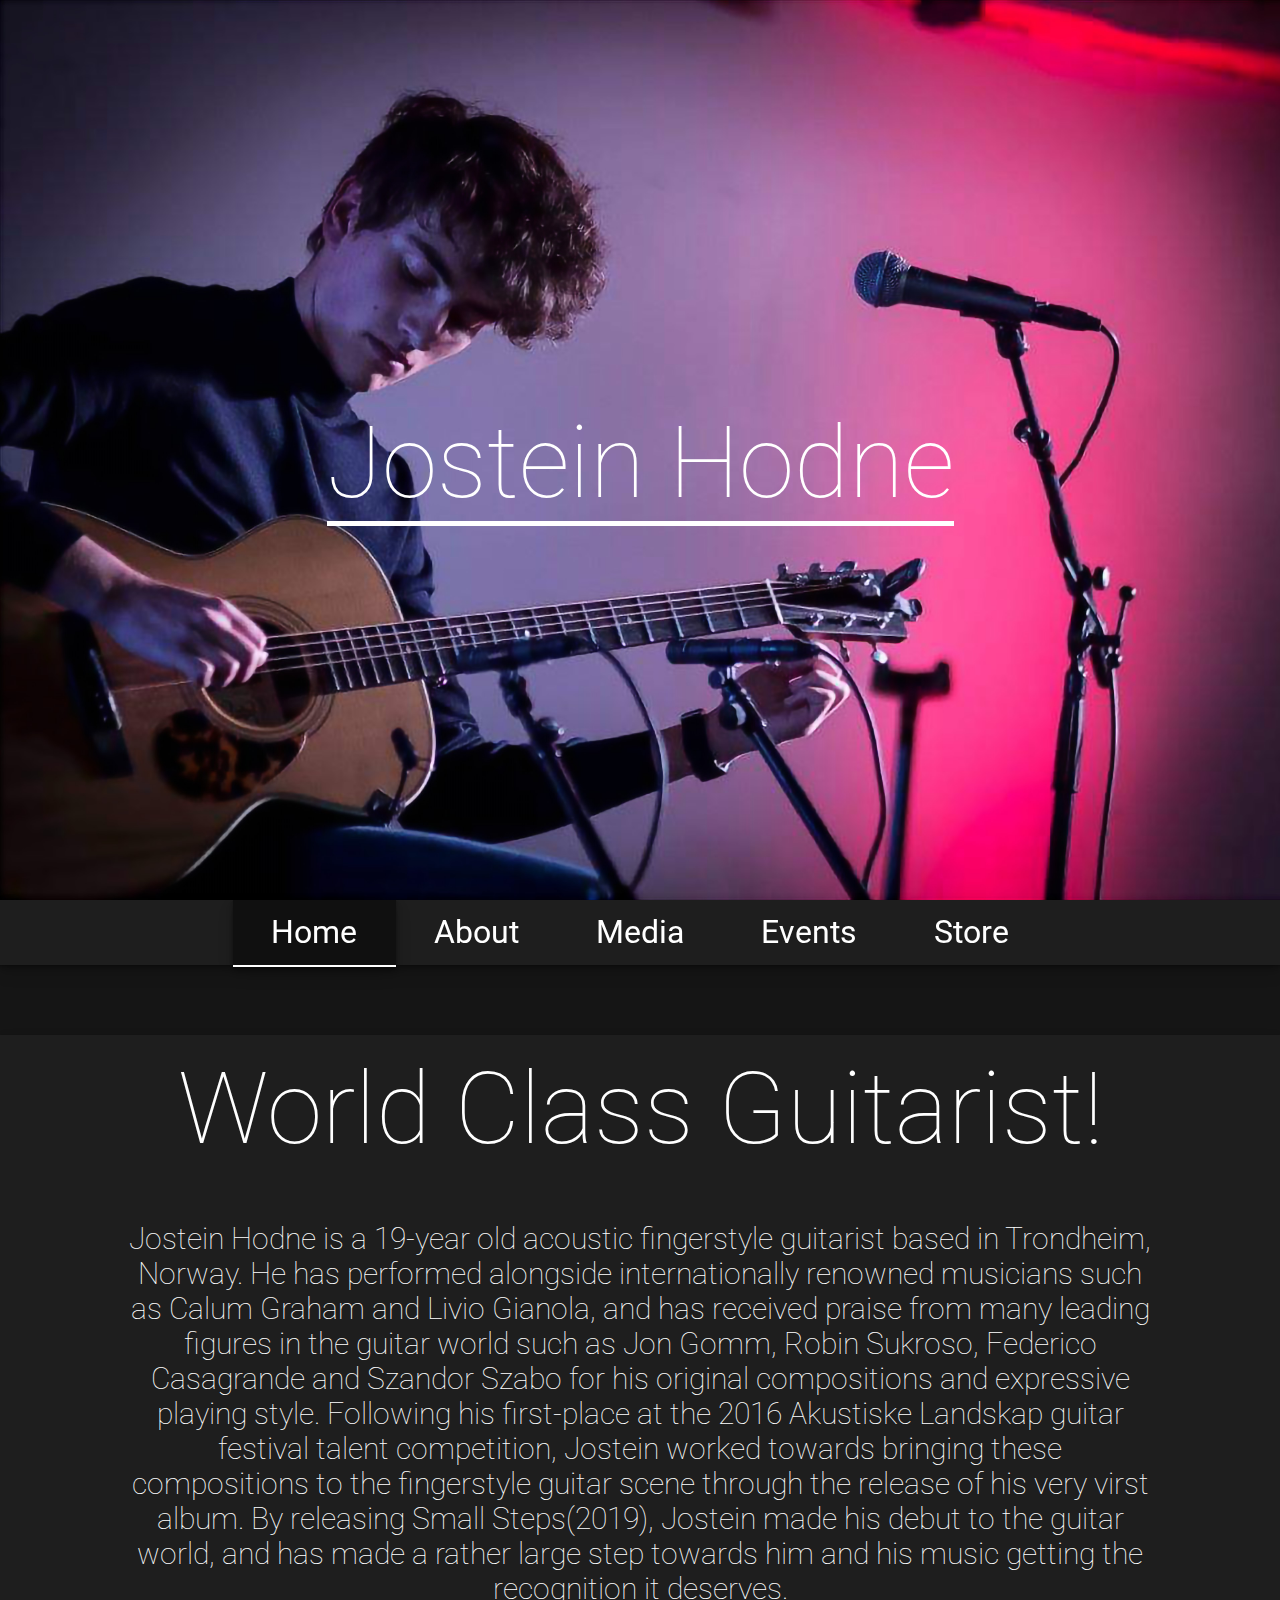
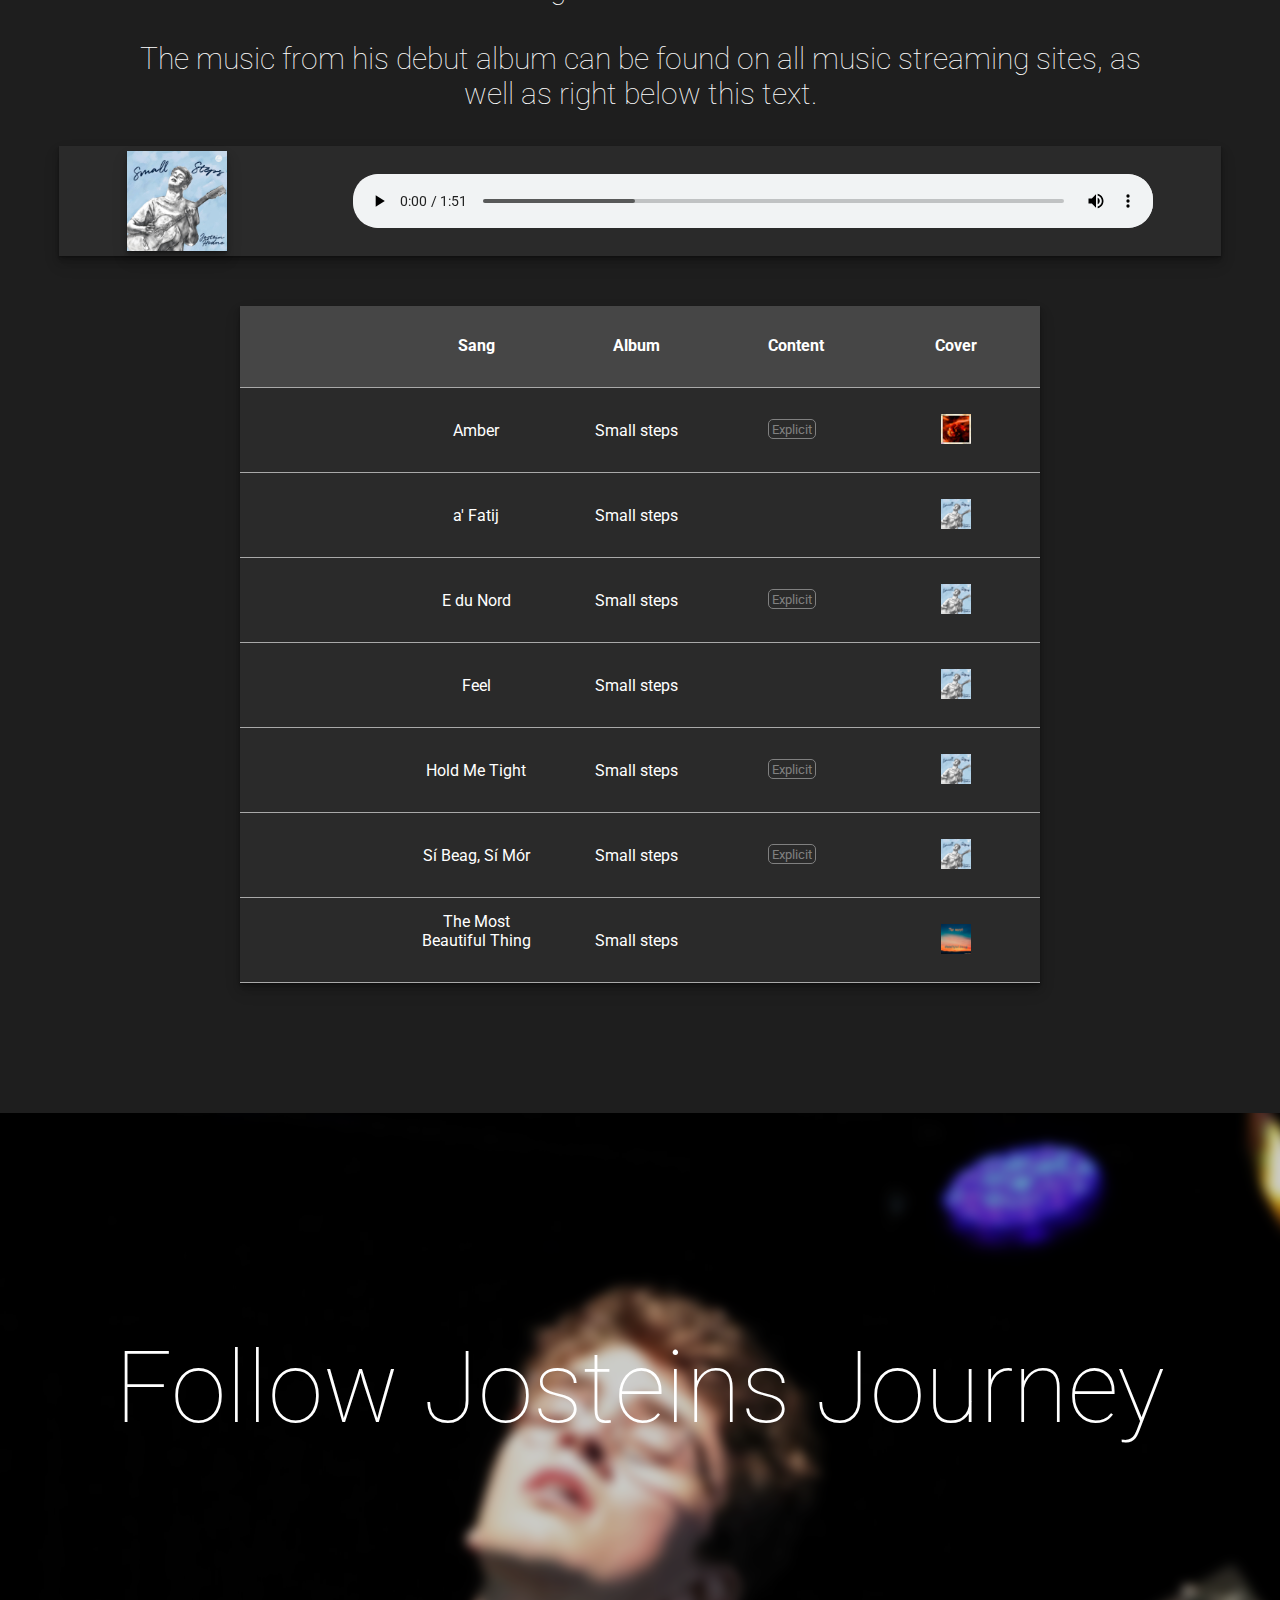
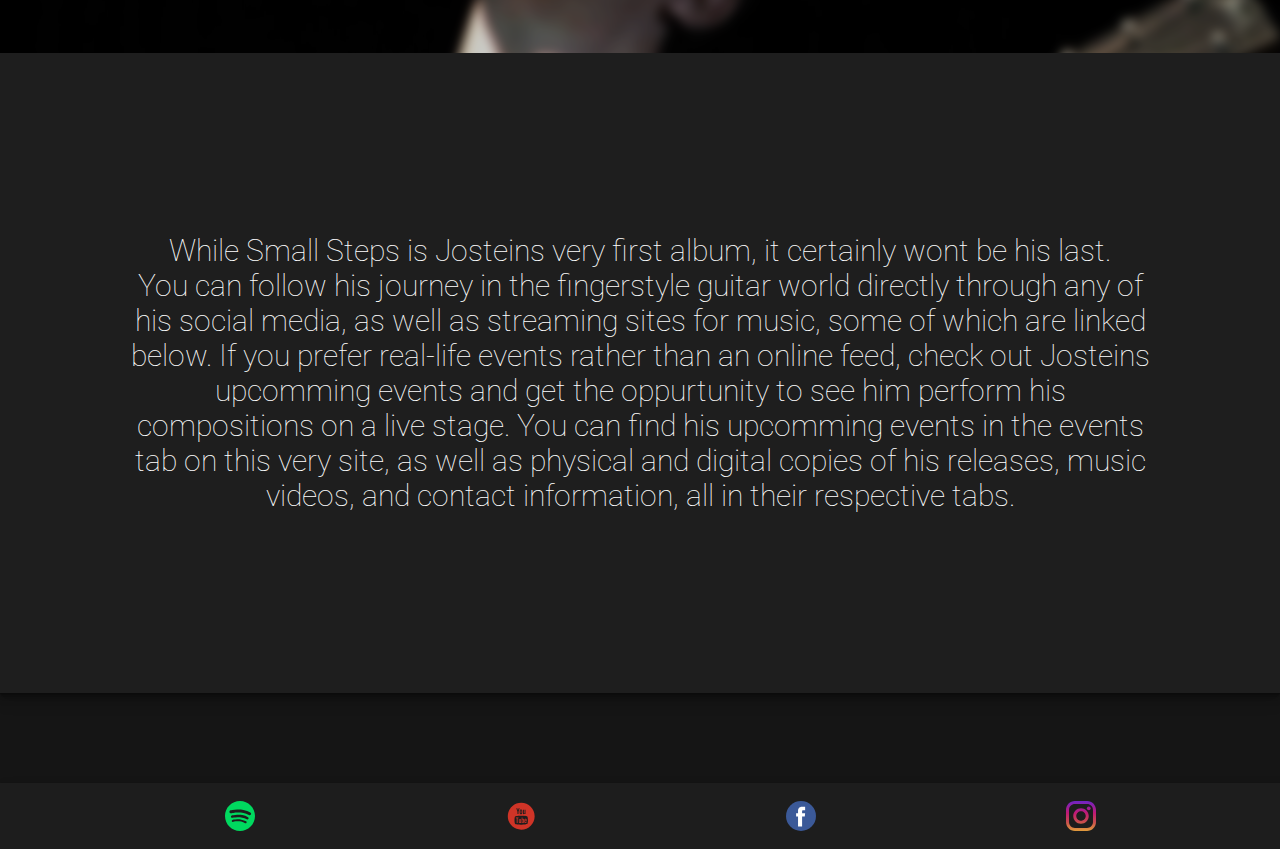
==== index.html @ 0a0cd679 "Merge pull request #21 from sigbbe/mergeDiShitFreddyG2" ====
<!DOCTYPE html>
<html lang="en">

<head>
    <meta charset="UTF-8">
    <meta name="viewport" content="width=device-width, initial-scale=1.0">
    <meta http-equiv="X-UA-Compatible" content="ie=edge">
    <title>Jostein Hodne</title>
    <link rel="stylesheet" href="./style/main.css">
    <link rel="stylesheet" href="./style/navigation.css">
    <link rel="stylesheet" href="./style/music.css">
    <link rel="stylesheet" href="https://fonts.googleapis.com/css?family=Roboto:100,300&display=swap" > 
</head>
<body onLoad="window.scrollTop(0)">
    <div id="wallpaper">
        <h1 id="heading">
            Jostein Hodne
            <div></div>
        </h1>     
    </div>
    <div id="body">
    <div class="stickyDiv"></div>
        <div class="text">
            <h1>World Class Guitarist!</h1><br>
            <h2>Jostein Hodne is a 19-year old acoustic fingerstyle guitarist based in Trondheim, Norway.
                He has performed alongside internationally renowned musicians such as Calum Graham and Livio Gianola,
                and has received praise from many leading figures in the guitar world such as Jon Gomm, Robin Sukroso,
                Federico Casagrande and Szandor Szabo for his original compositions
                and expressive playing style. Following his first-place at the 2016 Akustiske Landskap guitar festival
                talent competition,
                Jostein worked towards bringing these compositions to the fingerstyle guitar scene through the release
                of his very virst album.
                By releasing Small Steps(2019), Jostein made his debut to the guitar world, and has made a rather large
                step towards him and his music getting the recognition it deserves.<br><br>
                The music from his debut album can be found on all music streaming sites, as well as right below this
                text.<br><br>
            </h2>
            <div id="musicGallery">
                <img id="coverImage" src="./media/small-steps.jpg" alt="song cover">
                <audio id="songInMusicGallery" src="media/si-beag-si-mo-r.mp3" controls></audio>
                <p id="displaySongName"></p>
            </div>
            <ul id="songsList">
                <li id="songsListHeaders">
                    <p></p>
                    <p>Sang</p>
                    <p>Album</p>
                    <p>Content</p>
                    <p>Cover</p>
                </li>
                <li class="songsListElement">
                    <div><img class="playSlashPause" src="./media/playMusic.png" alt="" height="30"></div>
                    <p class="songs">Amber</p>
                    <p>Small steps</p>
                    <div>
                        <p class="explicit">Explicit</p>
                    </div>
                    <div><img src="./media/amber.jpg" alt="song-cover" height="30"></div>
                </li>
                <li class="songsListElement">
                    <div><img class="playSlashPause" src="./media/playMusic.png" alt="" height="30"></div>
                    <p class="songs">a' Fatij</p>
                    <p>Small steps</p>
                    <div>
                        <p class="explicit" style="opacity: 0;">Explicit</p>
                    </div>
                    <div><img src="./media/smallSteps.jpg" alt="song-cover" height="30"></div>
                </li>
                <li class="songsListElement">
                    <div><img class="playSlashPause" src="./media/playMusic.png" alt="" height="30"></div>
                    <p class="songs">E du Nord</p>
                    <p>Small steps</p>
                    <div>
                        <p class="explicit">Explicit</p>
                    </div>
                    <div><img src="./media/smallSteps.jpg" alt="song-cover" height="30"></div>
                </li>
                <li class="songsListElement">
                    <div><img class="playSlashPause" src="./media/playMusic.png" alt="" height="30"></div>
                    <p class="songs">Feel</p>
                    <p>Small steps</p>
                    <div>
                        <p class="explicit" style="opacity: 0;">Explicit</p>
                    </div>
                    <div><img src="./media/smallSteps.jpg" alt="song-cover" height="30"></div>
                </li>
                <li class="songsListElement">
                    <div><img class="playSlashPause" src="./media/playMusic.png" alt="" height="30"></div>
                    <p class="songs">Hold Me Tight</p>
                    <p>Small steps</p>
                    <div>
                        <p class="explicit">Explicit</p>
                    </div>
                    <div><img src="./media/smallSteps.jpg" alt="song-cover" height="30"></div>
                </li>
                <li class="songsListElement">
                    <div><img class="playSlashPause" src="./media/playMusic.png" alt="" height="30"></div>
                    <p class="songs">Sí Beag, Sí Mór</p>
                    <p>Small steps</p>
                    <div>
                        <p class="explicit">Explicit</p>
                    </div>
                    <div><img src="./media/smallSteps.jpg" alt="song-cover" height="30"></div>
                </li>
                <li class="songsListElement">
                    <div><img class="playSlashPause" src="./media/playMusic.png" alt="" height="30"></div>
                    <p class="songs">The Most Beautiful Thing</p>
                    <p>Small steps</p>
                    <div>
                        <p class="explicit" style="opacity: 0;">Explicit</p>
                    </div>
                    <div><img src="./media/tmbt.jpg" alt="song-cover" height="30"></div>
                </li>
            </ul>
        </div>
        <div class="cover" style="height: 60vh;">
            <div id="img2"></div>
            <div class="title" style="color:white; position: relative; display: block; top: 40%;">Follow Josteins Journey</div>
        </div>
        <div class="text">
            <h2 style="padding-top:20vh;">
                While Small Steps is Josteins very first album, it certainly wont be his last.<br>
                You can follow his journey in the fingerstyle guitar world directly through any of his social media, as
                well as streaming sites for music, some of which are linked below.
                If you prefer real-life events rather than an online feed, check out Josteins upcomming events and get
                the oppurtunity to see him perform his compositions on a live stage.
                You can find his upcomming events in the events tab on this very site, as well as physical and digital
                copies of his releases, music videos, and contact information,
                all in their respective tabs.
            </h2>
        </div>
        </div>
    <script type="text/javascript" src="./script/main.js"></script>
    <script type="text/javascript" src="./script/music.js"></script>
    <script type="text/javascript" src="./script/navigation.js"></script>
    <script type="text/javascript" src="./script/index.js"></script>
    
</body>
</html>
---- style/main.css ----
html {
    height: 100%;
    box-sizing: border-box;
    position: relative;
    background-color: rgb(21, 21, 21);
    /* background-image: linear-gradient(to right, rgba(1, 2, 3, 0.5), rgba(137, 13, 63, 0.5)); *
    background: url("../media/jostein.jpg") no-repeat center center fixed;
    -webkit-background-size: cover;
    -moz-background-size: cover;
    -o-background-size: cover;
    background-size: cover;*/
}

body {
    font-family: roboto;
    position: relative;
    margin: 0;
    padding-bottom: 4rem;
    min-height: 100%;
    height: 100%;
    width: 100%;
    min-width: 340px;
    overflow-x: hidden;
    background-attachment: fixed;
    /* background-image: url("../media/jostein.jpg"); */
}

div.stickyDiv {
    position: -webkit-sticky;
    position: sticky;
    top: 0;
    z-index:5;
}
#wallpaper {
    width: 100vw;
    height: 100vh;
    overflow: hidden;
    margin: 0;
    padding: 0;
    display: flex;
    justify-content: center;
    background-image: url("../media/jostein.jpeg");
    -webkit-background-size: cover;
    -moz-background-size: cover;
    -o-background-size: cover;
    background-size: cover;
    animation: moveViewPort 2s ease 1s 1;
}

#wallpaper h1 {
    position: relative;
    margin: auto;
    width: fit-content;
}

#wallpaper h1 div { 
    /* animation: name duration timing-function delay iteration-count direction fill-mode; */
    animation: transitionOnload 1s ease 0s 1;
    height: 5px;
    position: relative;
    background-color: #ffffff;
    content: "";
}

footer {
    position: relative;
    bottom: 0px !important;
    top: auto;
    width: 100%;
    height: fit-content;
    /* animation: name duration timing-function delay iteration-count direction fill-mode; */
}

@keyframes transitionOnload {
    from {
        opacity: 0;
        left: 50%;
        width: 0%;
    }

    to {
        opacity: 1;
        left: 0%;
        width: 100%;
    }
}

@keyframes moveViewPort {
    from {
        height: 100vh;
    }
    to {
        height: 0vh;
    }
}

#heading { animation: fadeHeading 1s ease 2s; }

@keyframes fadeHeading {
    from { opacity: 1;}
    to {opacity: 1;}
} 
html {
    -webkit-user-select: none;
    -moz-user-select: none;
    -ms-user-select: none;
    user-select: none;
}
.cover {
    width: 100vw;
    height: 100vh;
    background-color: rgb(0, 0, 0);
    position: relative;
    overflow: hidden;
}
#img1 {
    background-image: url("../media/jostein.jpeg");
}
#img2 {
    background-image: url("../media/jostein-nut-face.jpg");
    height: 100%;
    width: 100%;
    background-attachment: fixed;
    background-position: center;
    background-repeat: no-repeat;
    background-size: cover;
    background-position: left top;
    position: absolute;
    top: 0;
    left: 0;
    display: block;
    filter: blur(5px);
    opacity: 0.8;
    transform: scale(1.1);
}
#placeholder {
    min-height: 200vh;
}
.title {
    top: 40vh;
    width: 100%;
    text-align: center;
    font-family: Roboto;
    font-weight: 100;
    font-size: 100px;
    color: white;
    position: sticky;
    margin: 0;
}
.text {
    min-height: 50vh;
    background-color: rgb(30, 30, 30);
    background-size: cover;
    color: white;
    padding-bottom: 20vh;
    margin-bottom: 0;
    box-shadow: 0 1px 1px rgba(0,0,0,0.11), 
              0 2px 2px rgba(0,0,0,0.11), 
              0 4px 4px rgba(0,0,0,0.11), 
              0 6px 8px rgba(0,0,0,0.11),
              0 8px 16px rgba(0,0,0,0.11);
}
#down {
    width: 5vw;
    left: 45vw;
    bottom: -80vh;
    position: relative;
}
h1,
h2 {
    font-family: roboto;
    font-weight: 100;
    margin: 0;
}
h2 {
    font-size: 30px;
    width: 80%;
    margin: auto;
    text-align: center;
}
#body {
    min-height:100%;
}

#content {
    position: relative;
    margin: 100px auto auto auto;
    padding: 0px 0px 100px 0px;
    width: 80%;
    height: fit-content;
    min-height: 100%;
    display: block;
    transition: top 1s ease;
    overflow: hidden;
    /* background-color: rgba(50, 50, 50, 0.9); */
    background-color: rgb(30, 30, 30);
    box-shadow: 0 1px 1px rgba(0,0,0,0.11), 
              0 2px 2px rgba(0,0,0,0.11), 
              0 4px 4px rgba(0,0,0,0.11), 
              0 6px 8px rgba(0,0,0,0.11),
              0 8px 16px rgba(0,0,0,0.11);
    /* background-image: linear-gradient(blue, green, yellow, green); */
}

.paragrephs {
    position: relative;
    width: 95%;
    margin-left: auto;
    margin-right: auto;
    color: #ffffff;
    line-height: 1.4em;
}

h1 {
    color: #ffffff;
    text-align: center;
    position: relative;
    display: block;
    font-size: 100px;
    margin-top: 70px;
    margin-bottom: 50px;
    top: 15px;
}

.images {
    width: 100%;
    position: relative;
}


/* images.html */
#mainImage {
    position: relative;
    margin: auto;
    width: 100%;
}

#imageNavDiv {
    display: flex;
    justify-content: center;
    align-self: center;
    align-items: center;
    flex-wrap: wrap;
}

.imageNav {
    width: 15%;
    margin: 10px;
}

.imageNav:hover {
    cursor: pointer;
}

.songInMusicGallery:focus {
    outline: none;
}

.songInMusicGallery {
    width: 69.5%;
    background-color: #F3F3F5;
    /* padding: 5% 0% 5% 0%; */
}

#songsTable {
    position: relative;
    margin: auto;
    width: 90%;
    top: 50px;
    background-color: white;
    line-height: 4em;
    overflow: hidden;
}

tr {
    /* background-color: white !important; */
}

tr:nth-child(n+1):hover {
    cursor: pointer;
    background-color: gray;
    border: 3px solid gray;
}

td:hover::after,
th:hover::after {
    content: "";
    position: absolute;
    background-color: #ffa;
    left: 0;
    top: -5000px;
    height: 10000px;
    width: 100%;
    z-index: -1;
}

/* images.html */
#mainImage {
    position: relative;
    margin: auto;
    width: 100%;
}

td,
th {
    text-align: center;
}

#imageNavDiv {
    display: flex;
    justify-content: center;
    align-self: center;
    align-items: center;
    flex-wrap: wrap;
}

.imageNav {
    width: 15%;
    margin: 10px;
}

.imageNav:hover {
    cursor: pointer;
}

/*About page*/
---- style/navigation.css ----
#navigation {
    display: flex-box;
    align-items: flex-start;
    justify-content: center;
    margin: auto;
    text-align: center;
    padding-inline-start: 0px;
    transition: top 0.8s ease;
    width: 100%;
    background-color: rgb(30, 30, 30);
    box-shadow: 0 1px 1px rgba(0,0,0,0.11), 
              0 2px 2px rgba(0,0,0,0.11), 
              0 4px 4px rgba(0,0,0,0.11), 
              0 6px 8px rgba(0,0,0,0.11),
              0 8px 16px rgba(0,0,0,0.11);
    /* background-image: linear-gradient(to right, rgba(16, 14, 35, 0), rgba(16, 14, 35, 1), rgba(16, 14, 35, 0));     */
}

#navigation.navMoveDown {
    left: 0%;
    top: -25%;
}

#navigation.navMoveUp {
    left: 0%;
    top: 0%;
}

/* .navigation_element { background-color: rgba(16, 14, 35, 0.9); } */

#burgerNav { display: none; }
#burgerNav:hover { cursor: pointer; }

.navigation_element {
    /* background-color: rgba(16, 14, 35, 0.9); */
    font-size: 2em;
    list-style-type: none;
    display: inline-block;
    padding-left: 3%;
    padding-right: 3%;
}

.navigation_link {
    line-height: 65px;
    position: relative;
    font-style: normal;
    color: #ffffff;
    text-decoration: none;
}

.dropdown-content .activeLink,
li.navigation_element.activeListItem {
    background-color: rgba(16, 16, 16, 1);
    box-shadow: 0 1px 1px rgba(0,0,0,0.11), 
              0 2px 2px rgba(0,0,0,0.11), 
              0 4px 4px rgba(0,0,0,0.11), 
              0 6px 8px rgba(0,0,0,0.11),
              0 8px 16px rgba(0,0,0,0.11);
    border-bottom: 2px solid #ffffff;
    margin-bottom: -2px;
}

/* Dropdown */
.dropdown-content {
    display: none;
    /* background-color: rgba(16, 14, 35, 0.5); */
    position: absolute;
    width: fit-content;
    left: 50%;
    top: 95px;
    transform: translate(-50%, -50%);
    box-shadow: 0 1px 1px rgba(0,0,0,0.11), 
              0 2px 2px rgba(0,0,0,0.11), 
              0 4px 4px rgba(0,0,0,0.11), 
              0 6px 8px rgba(0,0,0,0.11),
              0 8px 16px rgba(0,0,0,0.11);
}

#hover_navigation_element:hover .dropdown-content {
    z-index: 1;
    display: flex !important;
    justify-content: center;
}

.dropdown-content a {
    transition: color 0.5s ease;
    padding: 13px 32px;
    text-decoration: none;
    text-align: center;
    color: #ffffff;
}

#navigation a { transition: all 0.5s ease; }

.navigation_element:hover,  
.dropdown-content a:hover { background-color: rgba(16, 16, 16, 0.8); }

#content.moveDown {
    top: 0px;
}

/* @media only screen and (max-width: 625px) { */
@media only screen and (max-width: 780px) {
    h1 {
        font-size: 40px;
    }

    #content.moveDown {
        top: -80px;
    }

    #content.moveUp {
        top: -180px;
    }

    #content {
        top: -180px;
    }

    #burgerNav {
        display: block;
        position: absolute;
        height: 30px;
        width: 30px;
        left: 20px;
        top: 15px;
        transition: transform 0.8s ease;
        z-index: 10;
    }

    #burgerNav:hover {
        opacity: 0.5;
    }

    .burgerNavTurn {
        transform: rotate(135deg);
    }

    #navigation {
        position: relative;
        left: 0%;
        top: -50%;
    }

    .navigation_element {
        font-size: initial;
        display: flex;
        justify-content: center;
        flex-flow: column;
        padding: 0;
        height: 30px;
    }

    .navigation_element a {
        padding: 0;
        height: 30px;
        line-height: 200%;
    }

    .dropdown-content {
        display: none !important;
        width: 100%;
        top: 75px;
    }

    #hover_navigation_element {
        height: fit-content;
    }

    .dropdown-content a {
        width: 30%;
        padding: 0;
        background-color: rgba(0, 0, 0, 0);
    }
    .dropdown-content {
        background-color: rgba(0, 0, 0, 0);
    }

    .dropdownbtn:hover {
        visibility: hidden;
    }

    #hover_navigation_element:hover .navigation_link {
        background-color: transparent;
        opacity: 0;    
    }
   
    .dropdown-content a:hover {
        background-color: rgba(16, 14, 35, 0.0);
    }

    .navigation_element:hover,
    .active {
        background-color: rgba(16, 14, 35, 0.0) !important;
    }

    #canvasImgParent {
        display: none;
    }

    .flexDiv p {
        display: none;
    }

    #coverImage {
        width: 50px;
        height: auto;
    }
}


/* Soxial media icons */
.fa {
    width: 30px;
    height: 30px;
    margin: 10px;
    transition: all 0.2s ease;
    vertical-align: middle;
    display: inline-flex;
}

.fa:hover {
    opacity: 0.6;
    height: 40px;
    width: 40px;
    margin: 0px 5px;
}

/* Scrollbar */
::-webkit-scrollbar {
    width: 10px;
}

::-webkit-scrollbar-track {
    background: white;
}

::-webkit-scrollbar-thumb {
    background: #888;
}

::-webkit-scrollbar-thumb:hover {
    background: #555;
}

footer {
    position: relative;
    width: 100%;
    margin-left: auto;
    margin-right: auto;
    top: 90px;
    padding: 0.5rem;
    text-align: center;
    background-color: rgba(30, 30, 30, 0.9);
    box-shadow: 0 1px 1px rgba(0,0,0,0.11), 
              0 2px 2px rgba(0,0,0,0.11), 
              0 4px 4px rgba(0,0,0,0.11), 
              0 6px 8px rgba(0,0,0,0.11),
              0 8px 16px rgba(0,0,0,0.11);
}

footer a {
    margin-right: 8%;
}


footer p {
    text-align: right;
    width: 40%;
    left: 50%;
}

footer p,
footer a {
    display: inline;
}

footer a {
    margin-left: 10%;
}
---- style/music.css ----
/* Style for music.html */
#musicGallery {
    position: relative;
    width: 90%;
    height: fit-content;
    /*background-color: darkgray;
    outline: 2px solid rgba(0, 0, 0, 0.9);*/
    background-color: rgb(42, 42, 42);
    box-shadow: 0 1px 1px rgba(0,0,0,0.11), 
              0 2px 2px rgba(0,0,0,0.11), 
              0 4px 4px rgba(0,0,0,0.11), 
              0 6px 8px rgba(0,0,0,0.11),
              0 8px 16px rgba(0,0,0,0.11);
    margin: auto;
    padding: 5px;
    display: flex;
    justify-content: center;
    align-items: center;
}

.songs:hover {
    cursor: pointer;
    text-decoration: underline;
}

#coverImage {
    /* width: 30%; */
    height: 100px;
    min-width: 100px;
    min-height: 83px;
    margin: auto;
    /*border: 2px solid rgba(0, 0, 0, 0.5);
    background-color: rgba(16, 14, 35, 0.9);*/
    /* background-color: rgba(28, 134, 212, 0.4); */
    background-color: rgb(42, 42, 42);
    box-shadow: 0 1px 1px rgba(0,0,0,0.11), 
              0 2px 2px rgba(0,0,0,0.11), 
              0 4px 4px rgba(0,0,0,0.11), 
              0 6px 8px rgba(0,0,0,0.11),
              0 8px 16px rgba(0,0,0,0.11);
}

#displaySongName {
    position: absolute;
    left: 5vw;
    margin-bottom: 5px;
    color: #ffffff;
    margin-right: 50px;
}

.explicit {
    position: relative;
    border-radius: 5px;
    color: gray;
    border: 1px solid gray;
    font-size: 0.8em;
    height: fit-content;
    padding: 2px 10px 1px 10px;
    top: 31px;
}

#songInMusicGallery:focus {
    outline: none;
}

#songInMusicGallery {
    width: 69.5%;
    background-color: #F3F3F5;
    margin: auto;
    border-radius: 25px;
}

#songsList {
    top: 50px;
    position: relative;
    margin: auto;
    width: 100%;
    max-width: 800px;
    min-width: 370px;
    height: fit-content;
    color: #ffffff;
    background-color: rgb(42, 42, 42);
    box-shadow: 0 1px 1px rgba(0,0,0,0.11), 
              0 2px 2px rgba(0,0,0,0.11), 
              0 4px 4px rgba(0,0,0,0.11), 
              0 6px 8px rgba(0,0,0,0.11),
              0 8px 16px rgba(0,0,0,0.11);
    padding: 0;
}

.songsListElement div img {
    position: relative;
    top: 4px;
}

/* Play/Pause buttom */
.playSlashPause {
    position: relative;
    display: none;
    border-radius: 150%;
    transition: all .5s ease;
    top: 5px;
}

.playSlashPause:hover {
    cursor: pointer;
    margin: -2.5px;
    height: 35px;
}

#songsListHeaders {
    font-weight: bold;
    position: relative;
    display: flex;
    justify-content: space-around;
    border-bottom: .5px solid darkgray;
    margin-left: auto;
    margin-right: auto;
    padding: 30px 0px 0px 0px;
    width: 100%;
    height: fit-content;
    background-color: rgb(70, 70, 70);
}

.songsListElement {
    position: relative;
    display: flex;
    justify-content: space-around;
    align-items: flex-end;
    border-bottom: .5px solid darkgray;
    background-color: rgb(42, 42, 42);
    margin-left: auto;
    margin-right: auto;
    width: 100%;
    height: fit-content;
}

.songsListElement:hover {
    background-color: rgba(0, 0, 0, 0.1) !important;
}

.songsListElement:hover .playSlashPause {
    display: flex;
}

.songsListElement p,
.songsListElement div,
#songsListHeaders p {
    width: 20%;
    text-align: center;
    display: flex;
    justify-content: center;
    align-items: center;
    margin: 0px 20px 32px 12px;
}
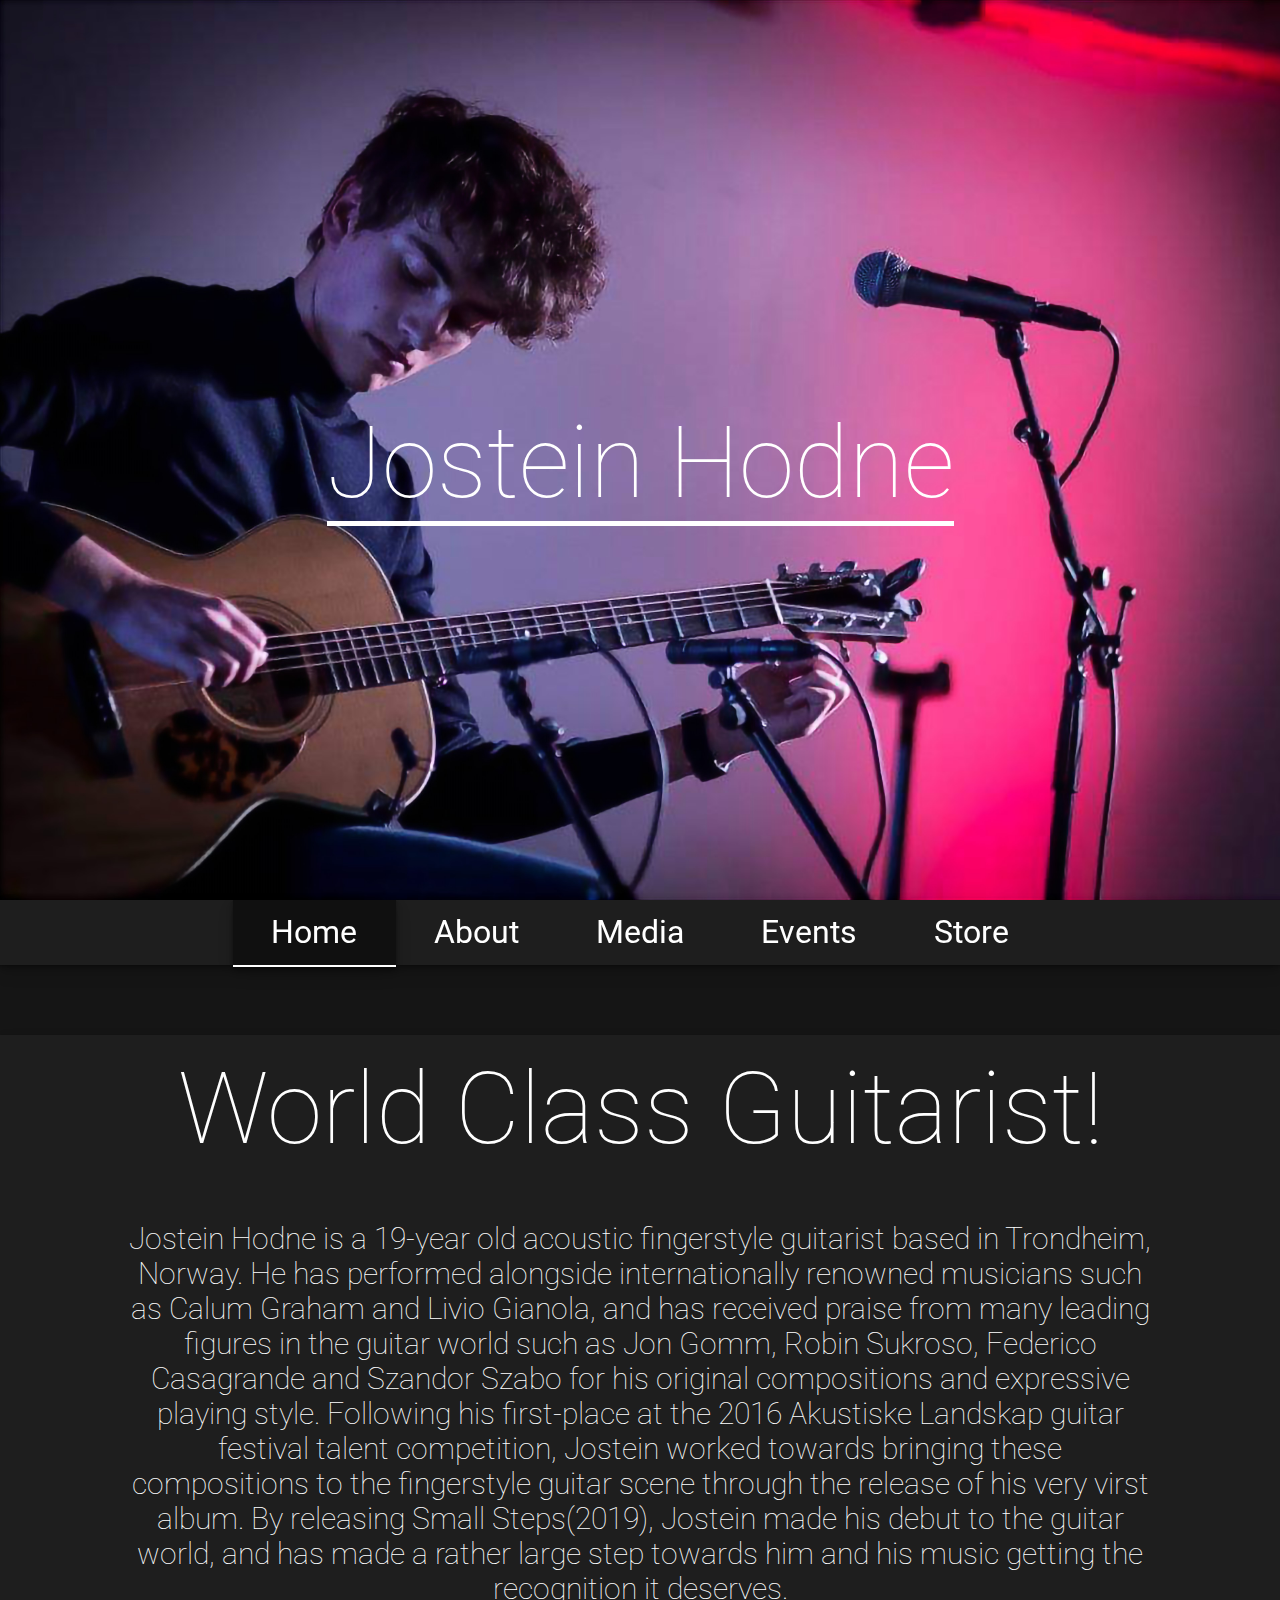
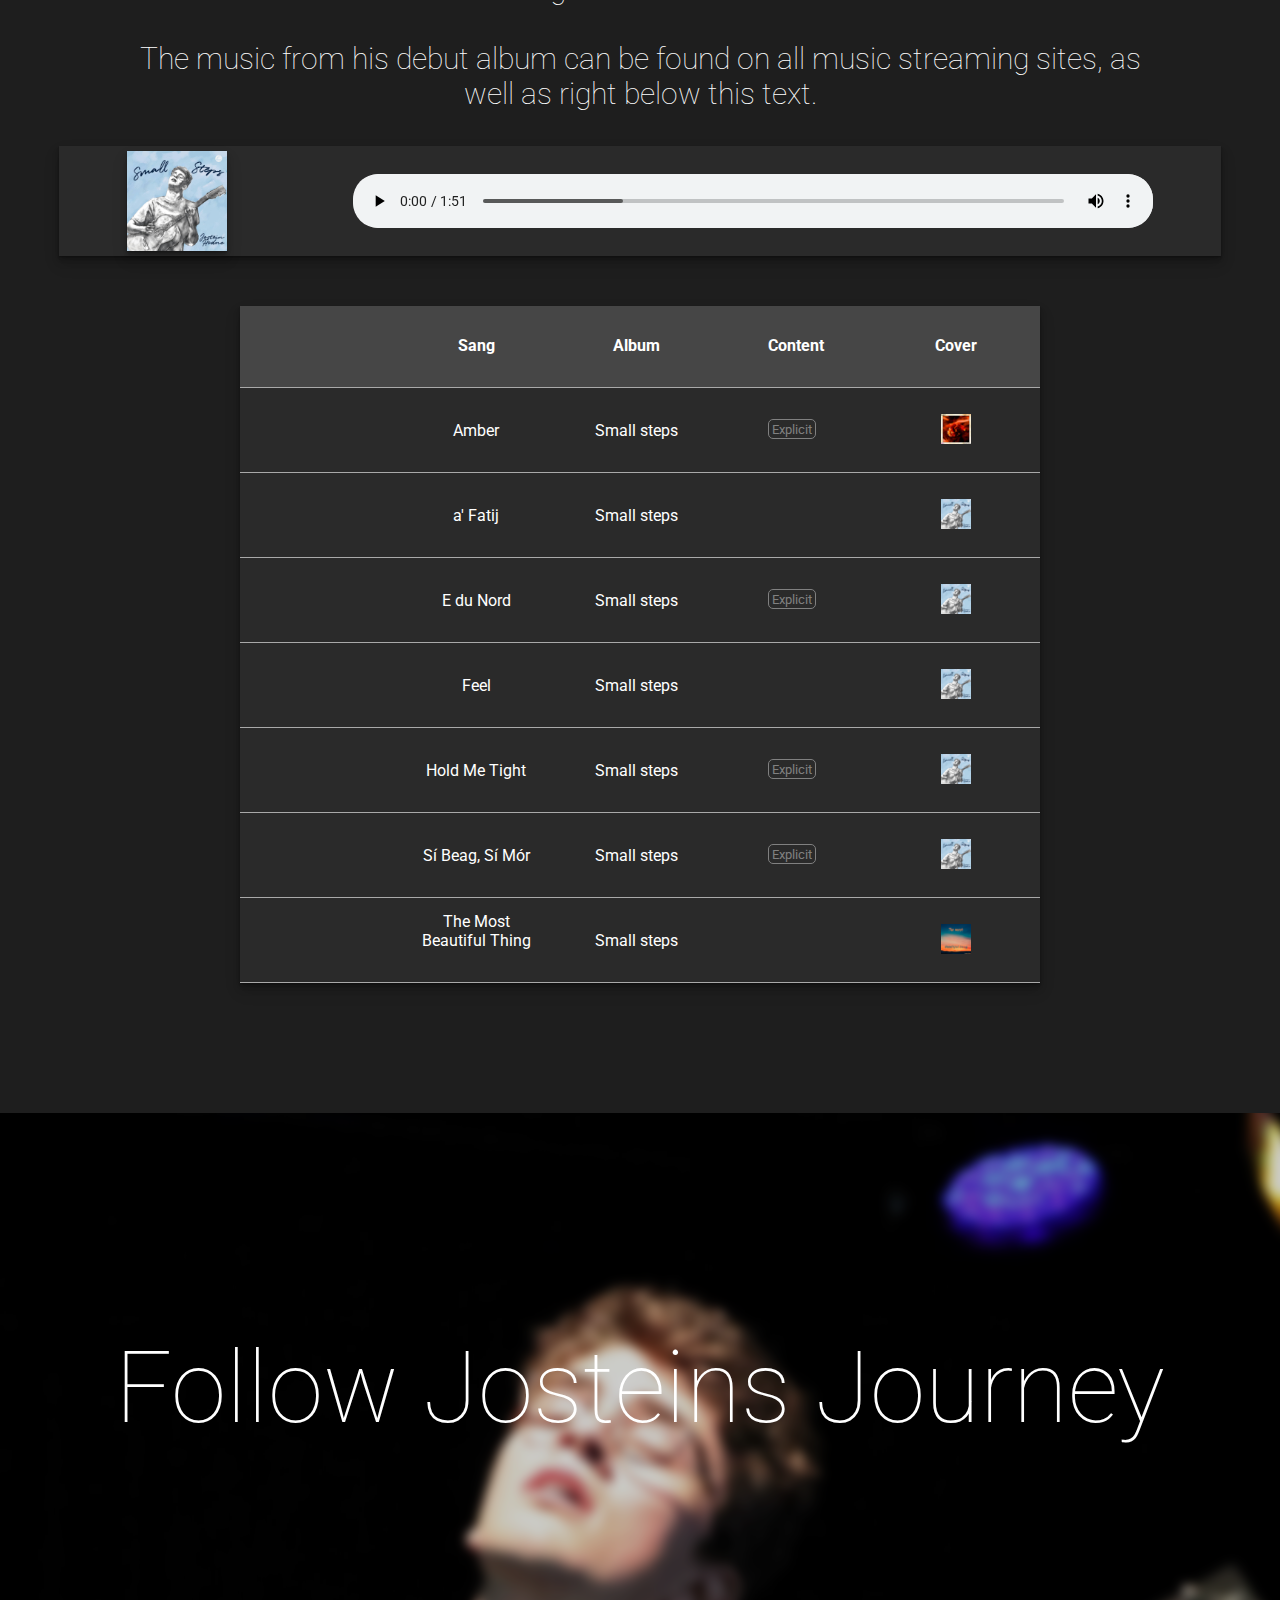
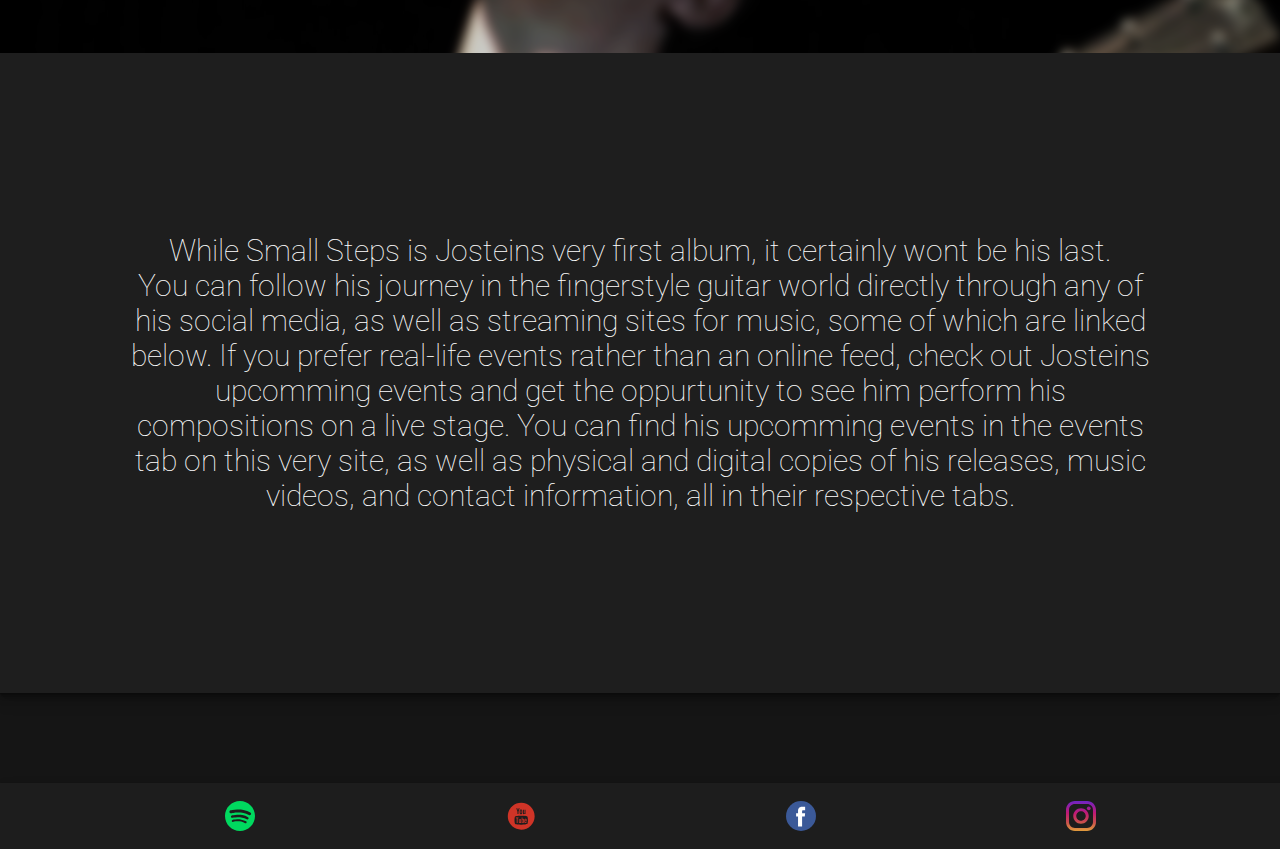
==== commit 6cd543ce: "index" ====
--- a/index.html
+++ b/index.html
@@ -5,13 +5,13 @@
     <meta charset="UTF-8">
     <meta name="viewport" content="width=device-width, initial-scale=1.0">
     <meta http-equiv="X-UA-Compatible" content="ie=edge">
-    <title>Jostein Hodne</title>
+    <title>J-Dog Hodne</title>
     <link rel="stylesheet" href="./style/main.css">
     <link rel="stylesheet" href="./style/navigation.css">
     <link rel="stylesheet" href="./style/music.css">
-    <link rel="stylesheet" href="https://fonts.googleapis.com/css?family=Roboto:100,300&display=swap" > 
+    <link href="https://fonts.googleapis.com/css?family=Roboto:100,300&display=swap" rel="stylesheet"> 
 </head>
-<body onLoad="window.scrollTop(0)">
+<body>
     <div id="wallpaper">
         <h1 id="heading">
             Jostein Hodne
--- a/style/main.css
+++ b/style/main.css
@@ -272,10 +272,6 @@
     overflow: hidden;
 }
 
-tr {
-    /* background-color: white !important; */
-}
-
 tr:nth-child(n+1):hover {
     cursor: pointer;
     background-color: gray;
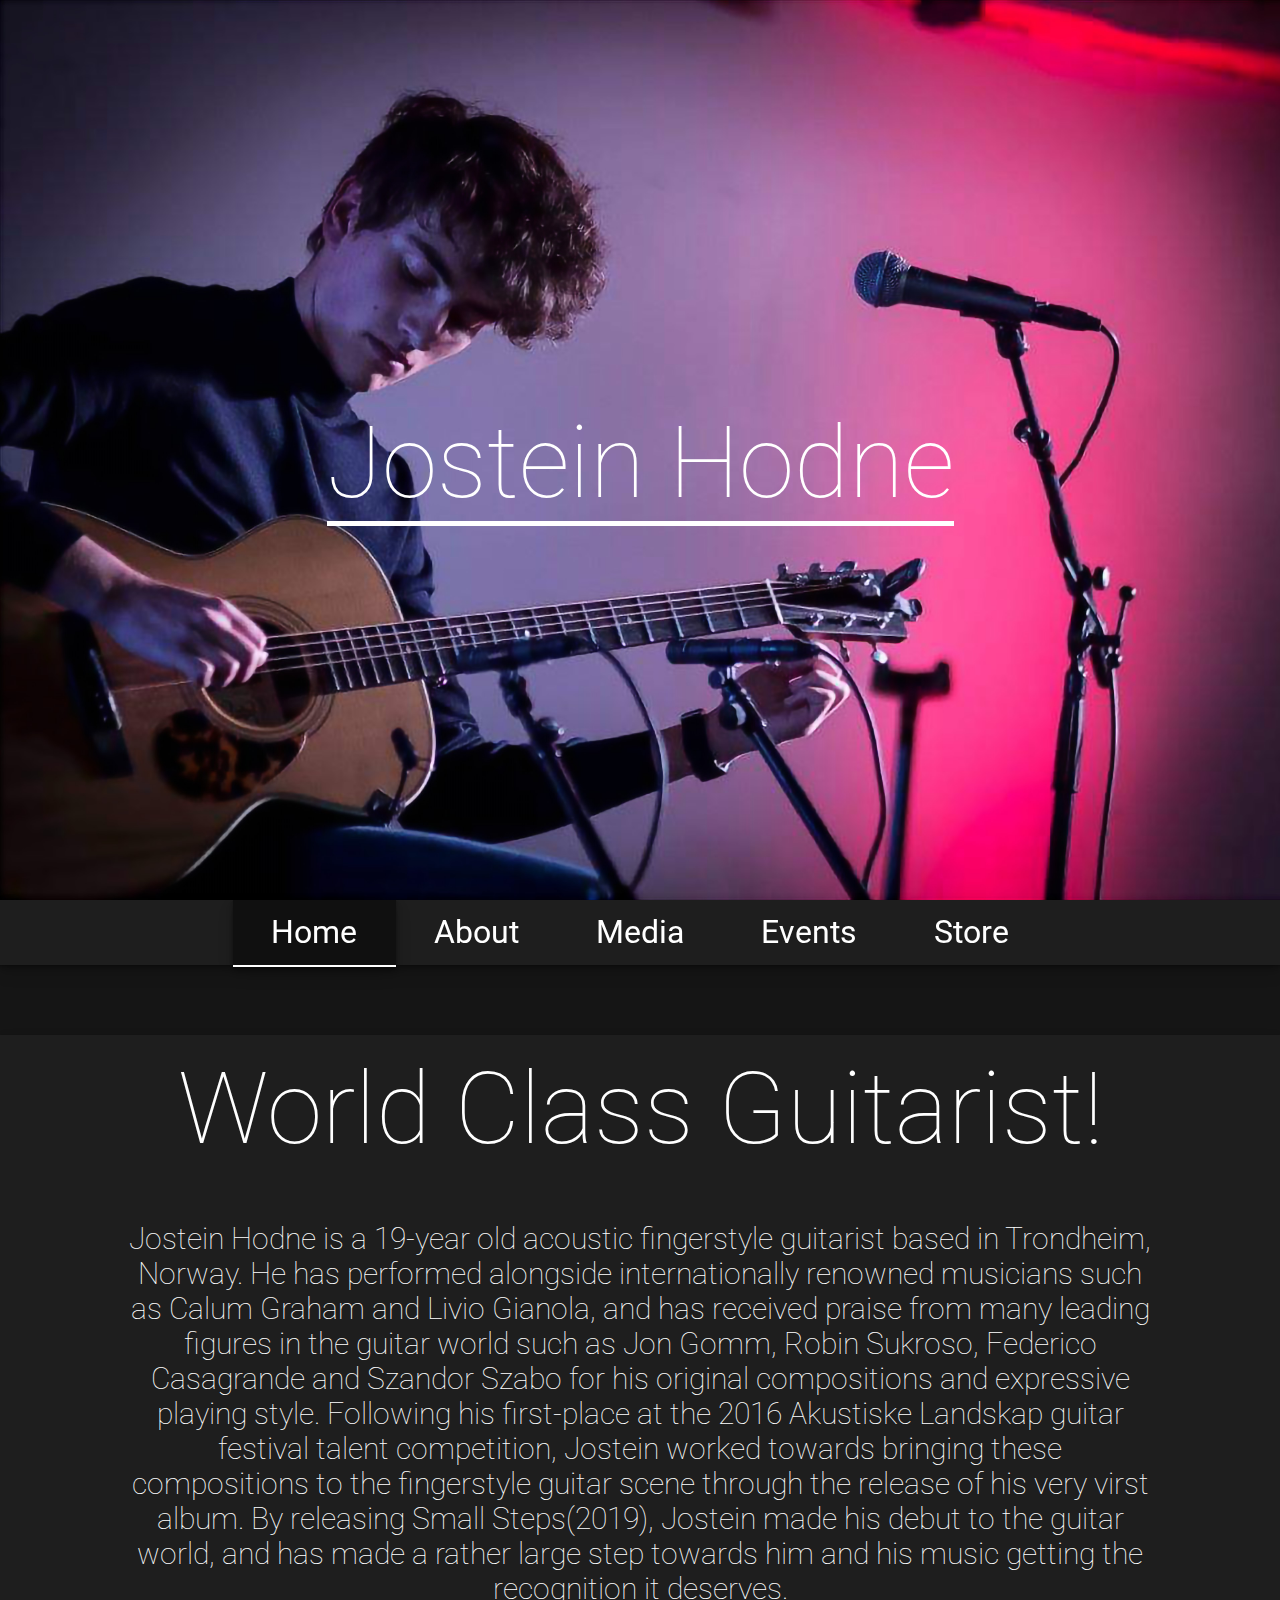
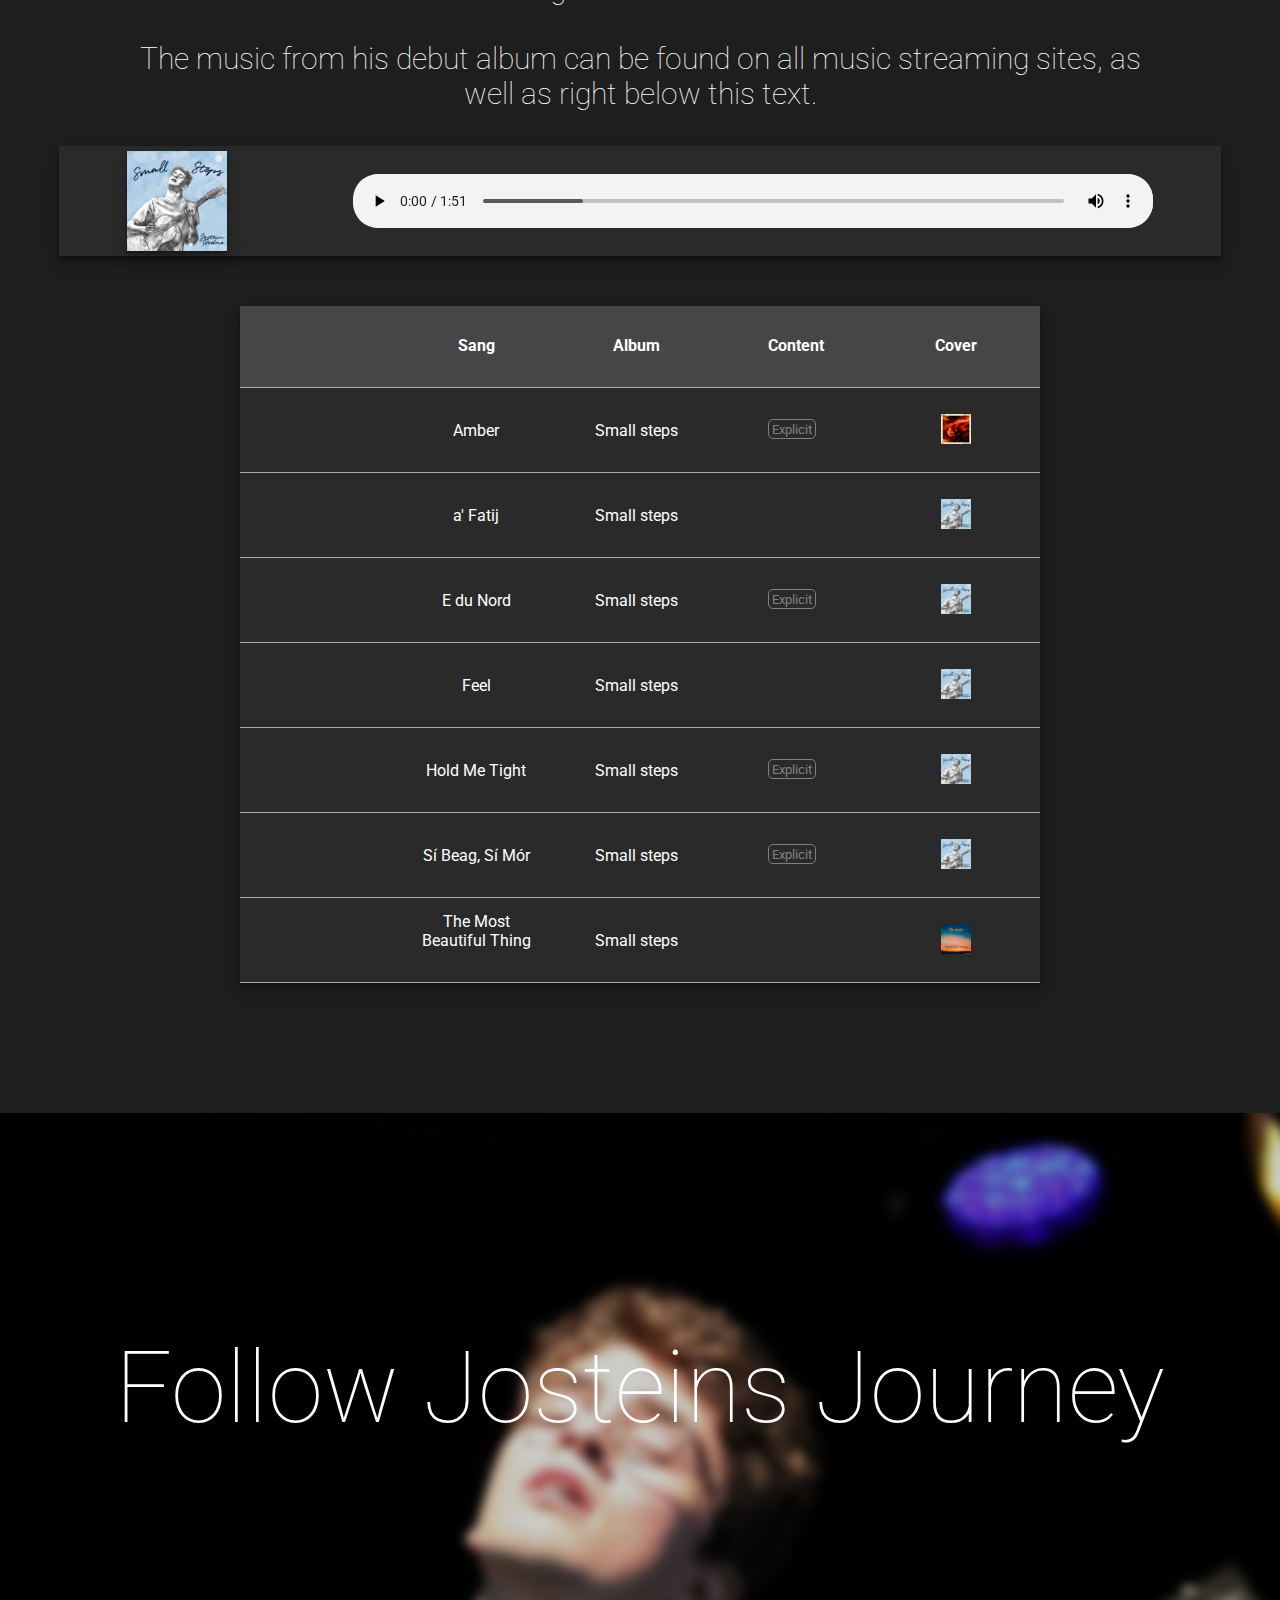
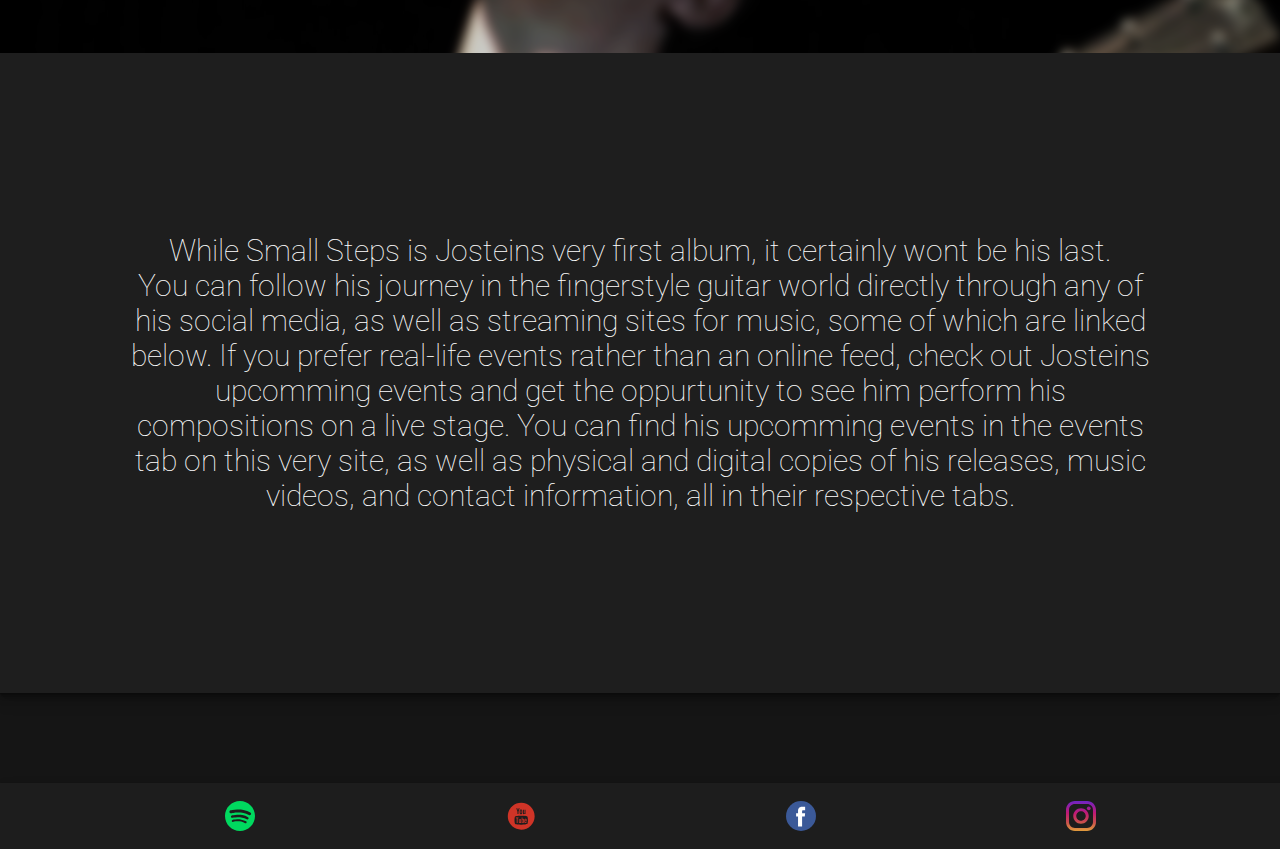
==== commit 361c2890: "Merge pull request #24 from sigbbe/slideshowStyling" ====
--- a/index.html
+++ b/index.html
@@ -5,11 +5,11 @@
     <meta charset="UTF-8">
     <meta name="viewport" content="width=device-width, initial-scale=1.0">
     <meta http-equiv="X-UA-Compatible" content="ie=edge">
-    <title>J-Dog Hodne</title>
+    <title>Jostein Hodne</title>
     <link rel="stylesheet" href="./style/main.css">
     <link rel="stylesheet" href="./style/navigation.css">
     <link rel="stylesheet" href="./style/music.css">
-    <link href="https://fonts.googleapis.com/css?family=Roboto:100,300&display=swap" rel="stylesheet"> 
+    <link rel="stylesheet" href="https://fonts.googleapis.com/css?family=Roboto:100,300&display=swap" > 
 </head>
 <body>
     <div id="wallpaper">
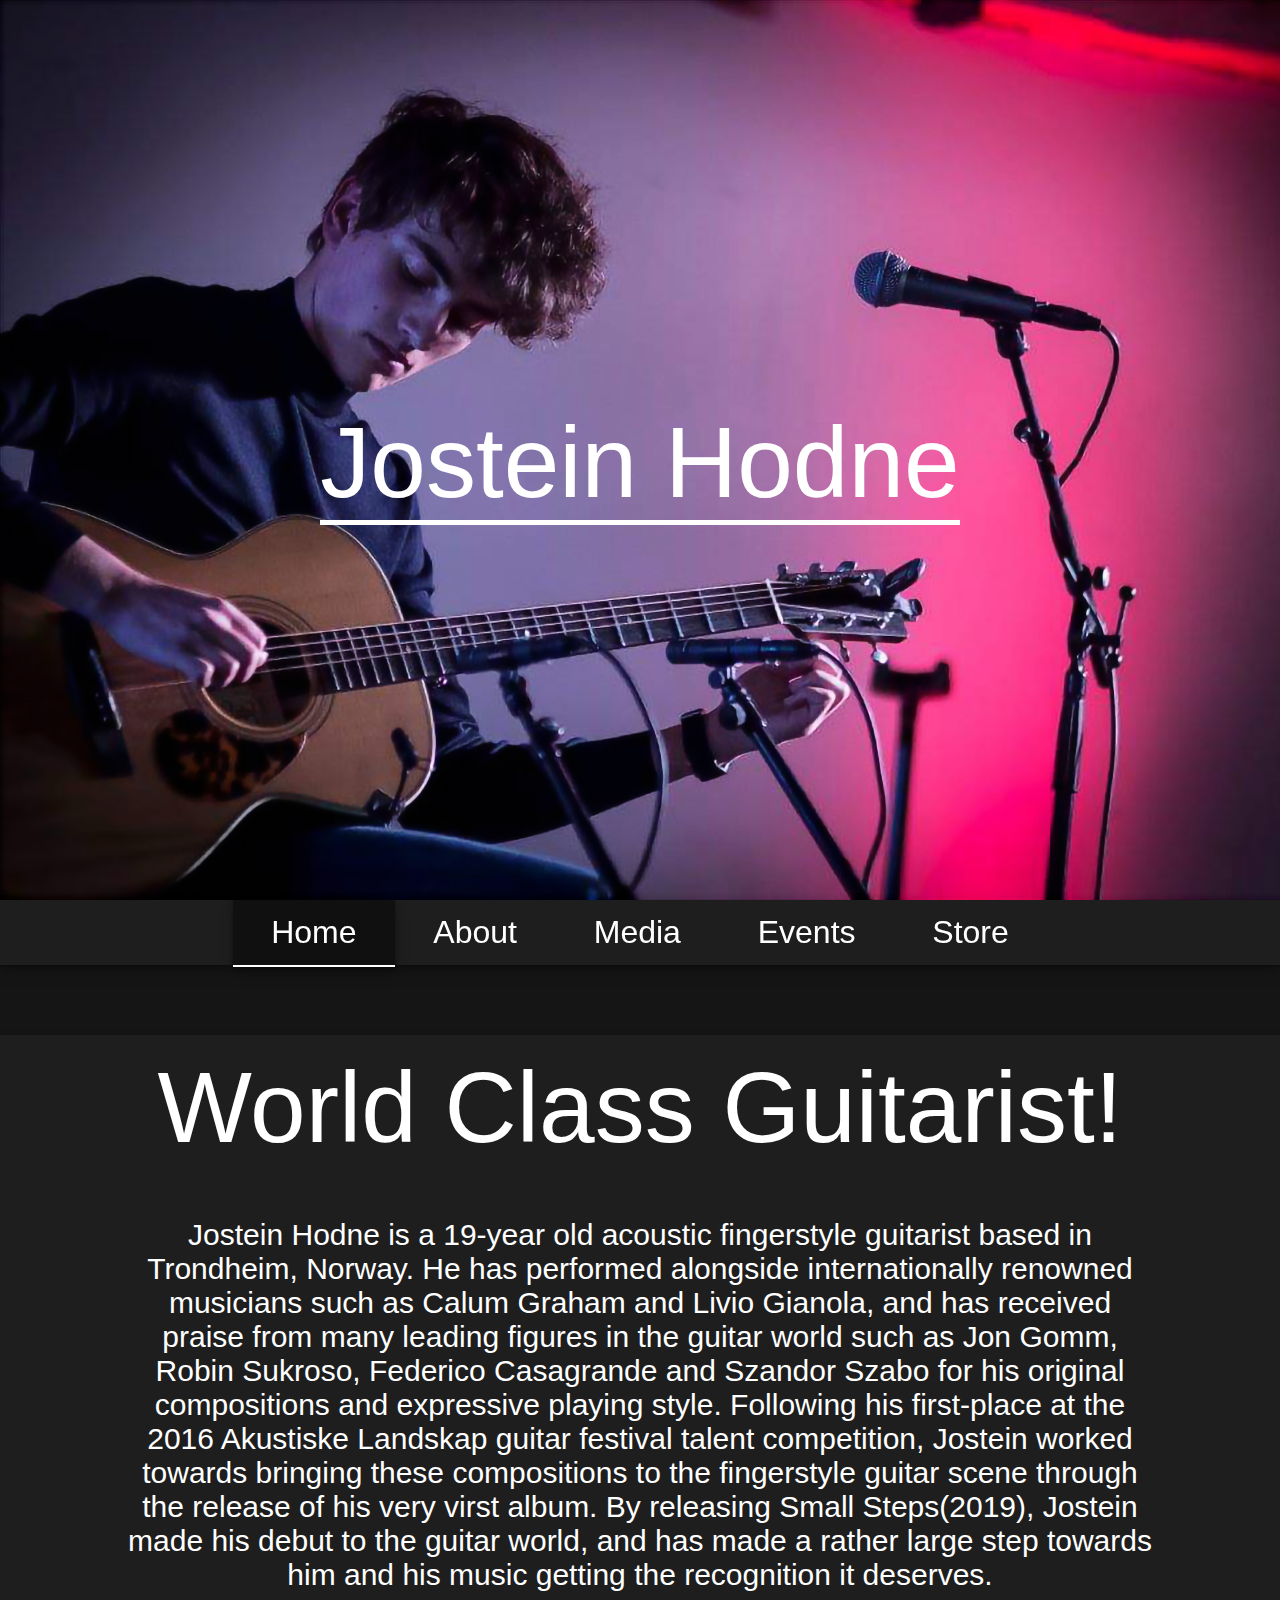
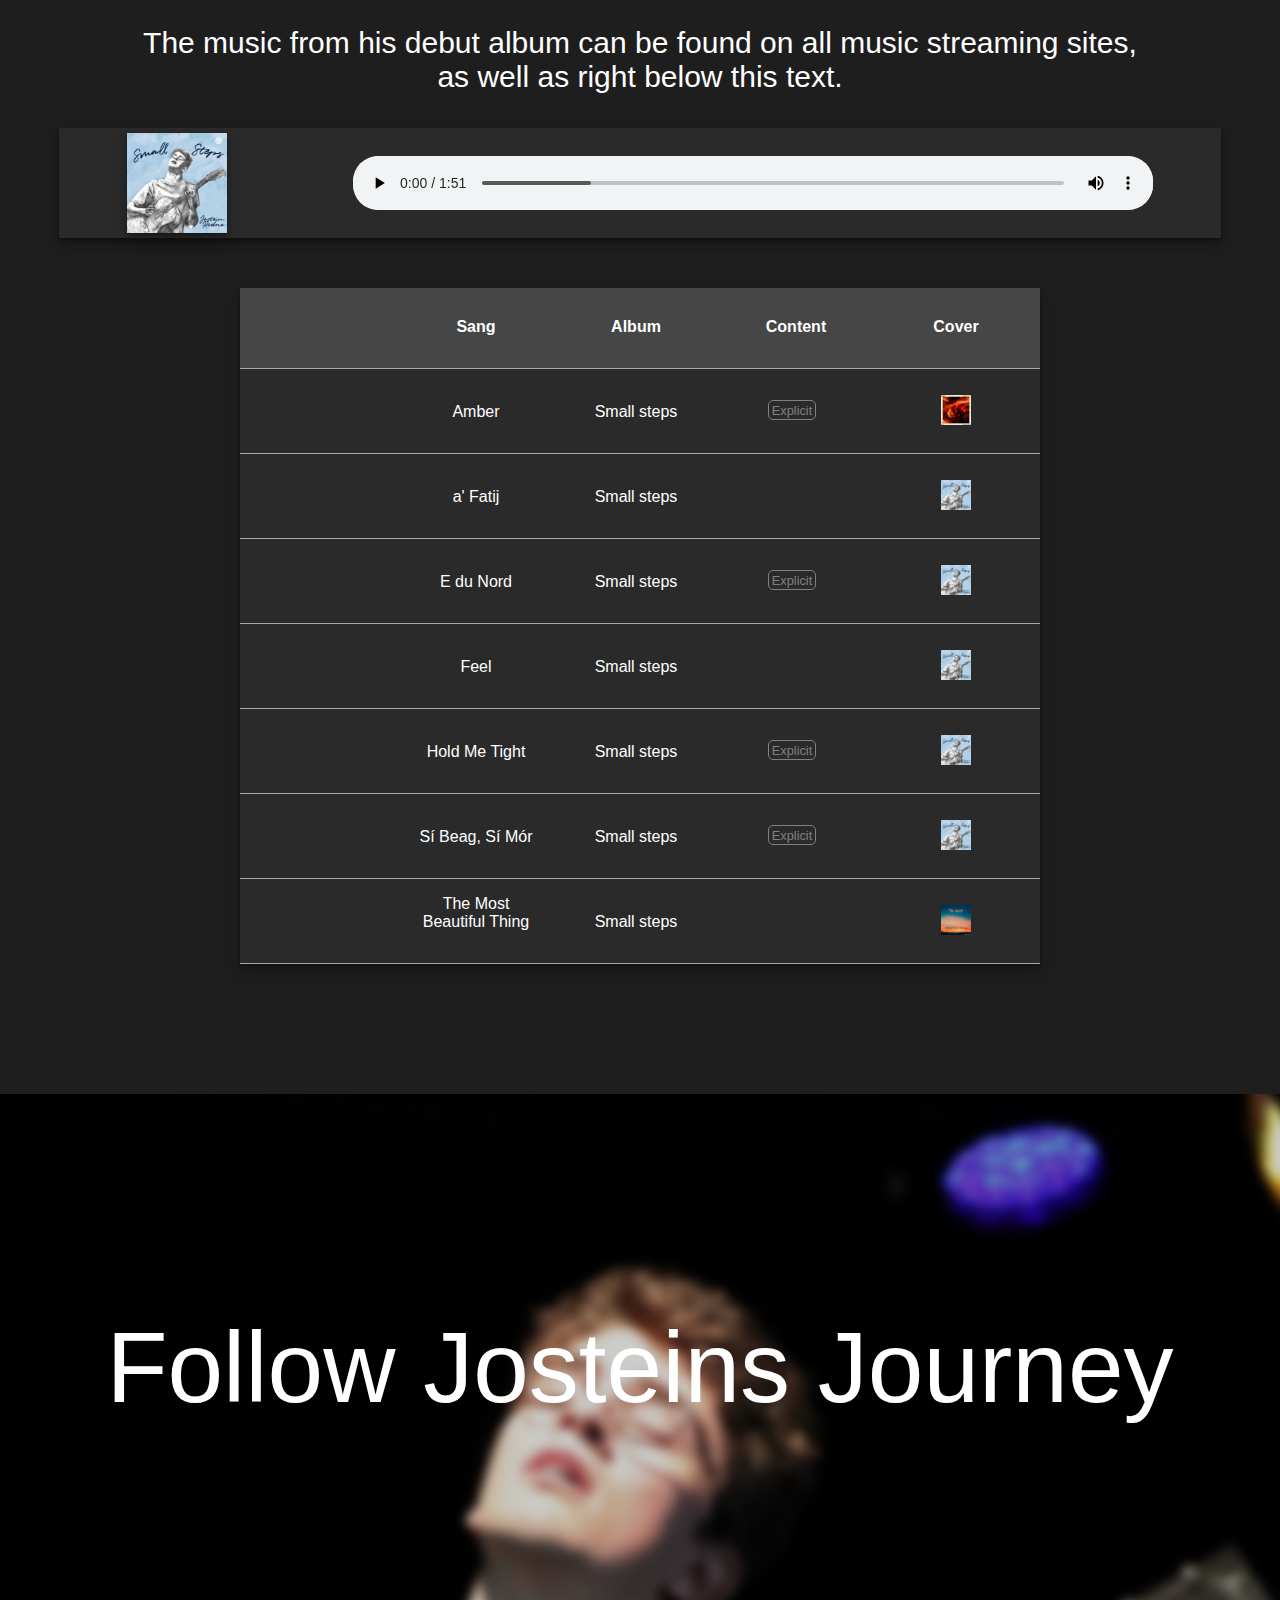
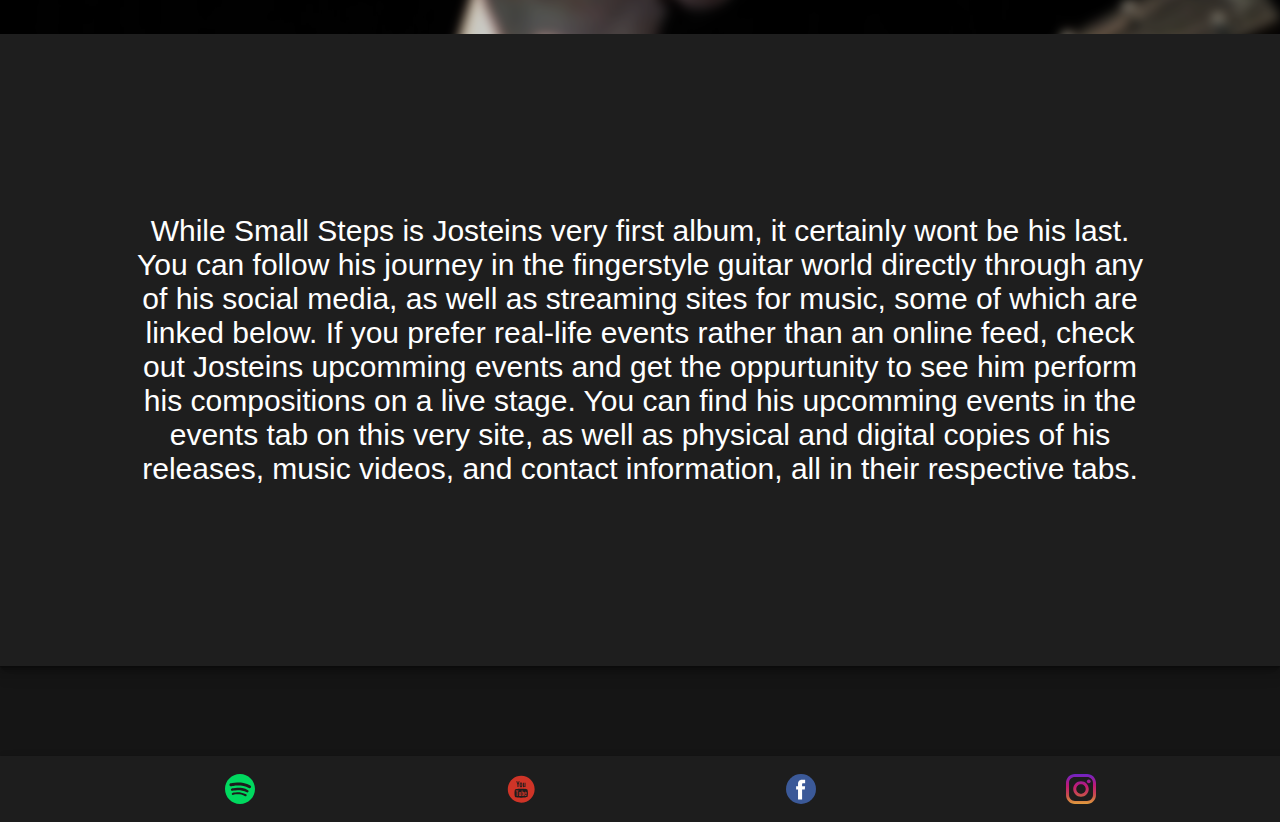
==== commit 54fb1768: "endret font" ====
--- a/index.html
+++ b/index.html
@@ -9,9 +9,8 @@
     <link rel="stylesheet" href="./style/main.css">
     <link rel="stylesheet" href="./style/navigation.css">
     <link rel="stylesheet" href="./style/music.css">
-    <link rel="stylesheet" href="https://fonts.googleapis.com/css?family=Roboto:100,300&display=swap" > 
 </head>
-<body>
+<body onLoad="window.scrollTop(0)">
     <div id="wallpaper">
         <h1 id="heading">
             Jostein Hodne
--- a/style/main.css
+++ b/style/main.css
@@ -12,7 +12,7 @@
 }
 
 body {
-    font-family: roboto;
+    font-family: Arial, Helvetica, sans-serif;
     position: relative;
     margin: 0;
     padding-bottom: 4rem;
@@ -140,7 +140,7 @@
     top: 40vh;
     width: 100%;
     text-align: center;
-    font-family: Roboto;
+    font-family: Arial, Helvetica, sans-serif;
     font-weight: 100;
     font-size: 100px;
     color: white;
@@ -168,7 +168,7 @@
 }
 h1,
 h2 {
-    font-family: roboto;
+    font-family: Arial, Helvetica, sans-serif;
     font-weight: 100;
     margin: 0;
 }
@@ -272,6 +272,10 @@
     overflow: hidden;
 }
 
+tr {
+    /* background-color: white !important; */
+}
+
 tr:nth-child(n+1):hover {
     cursor: pointer;
     background-color: gray;
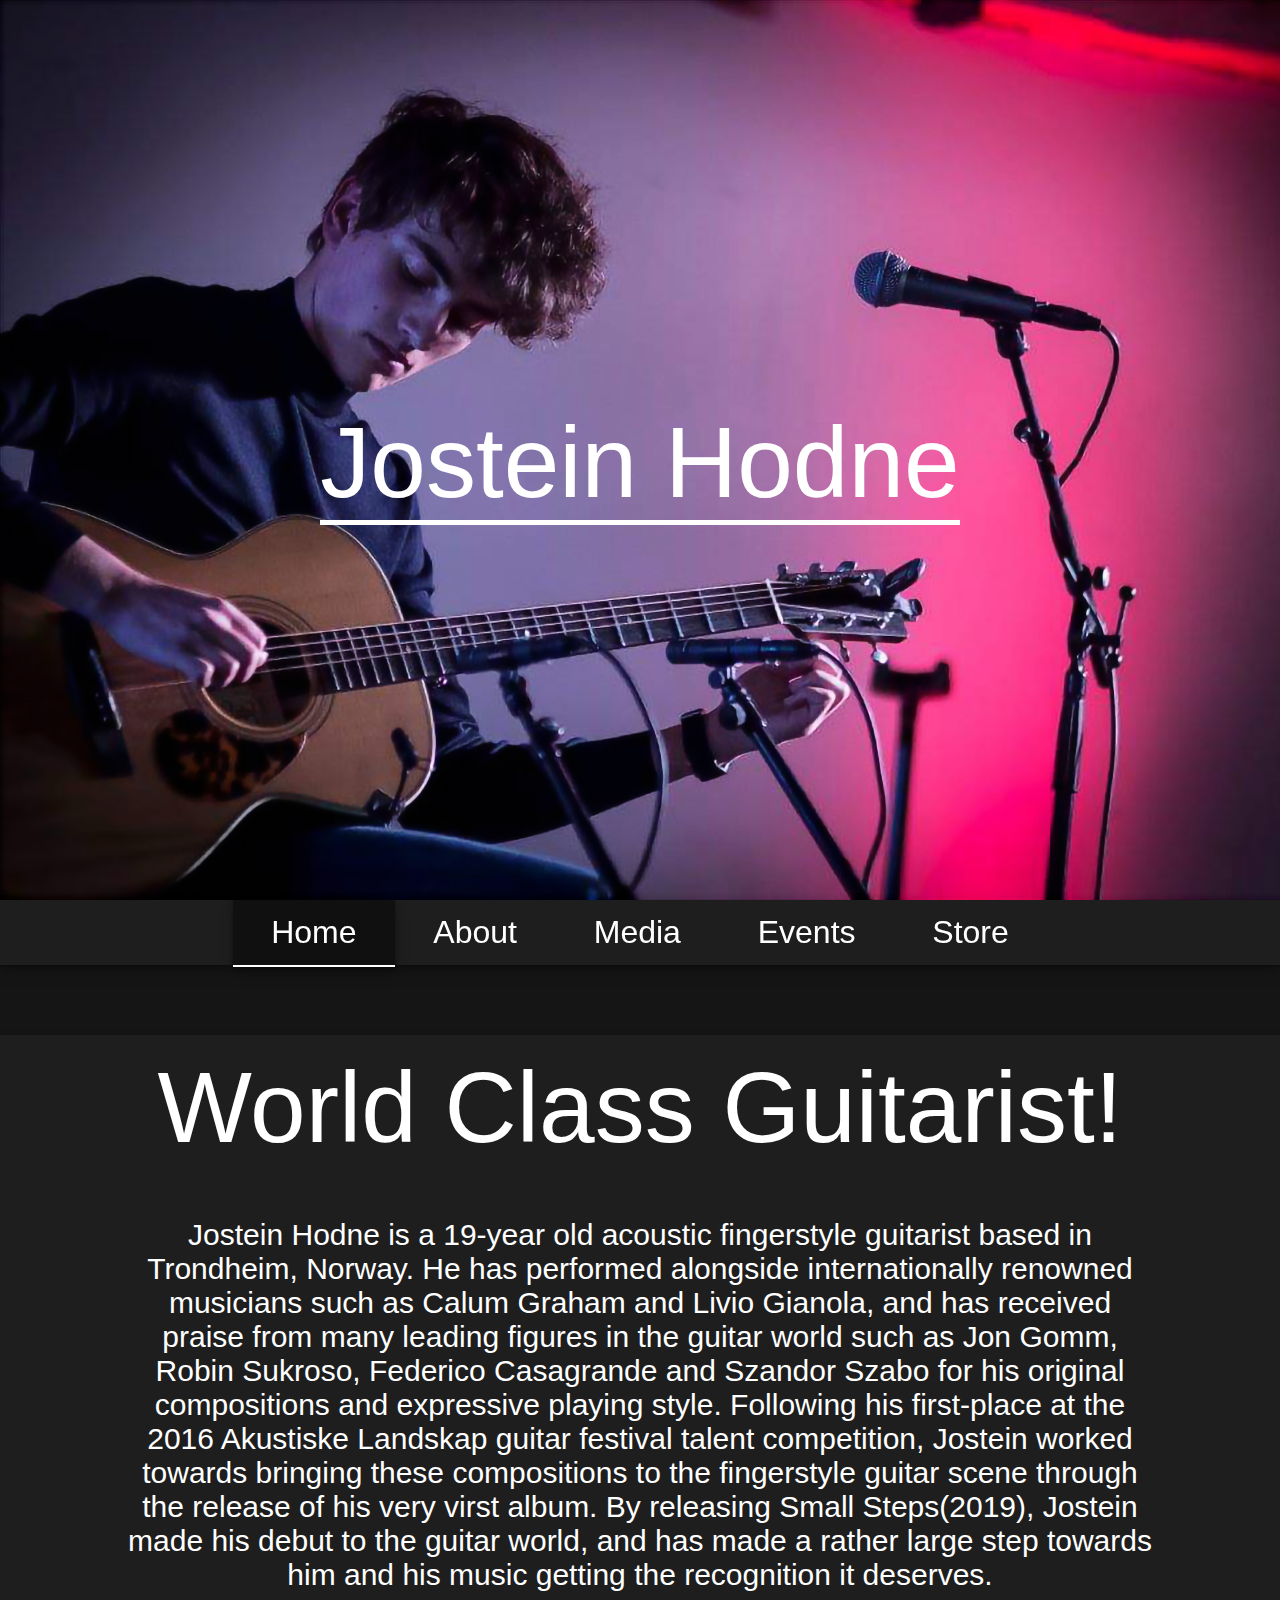
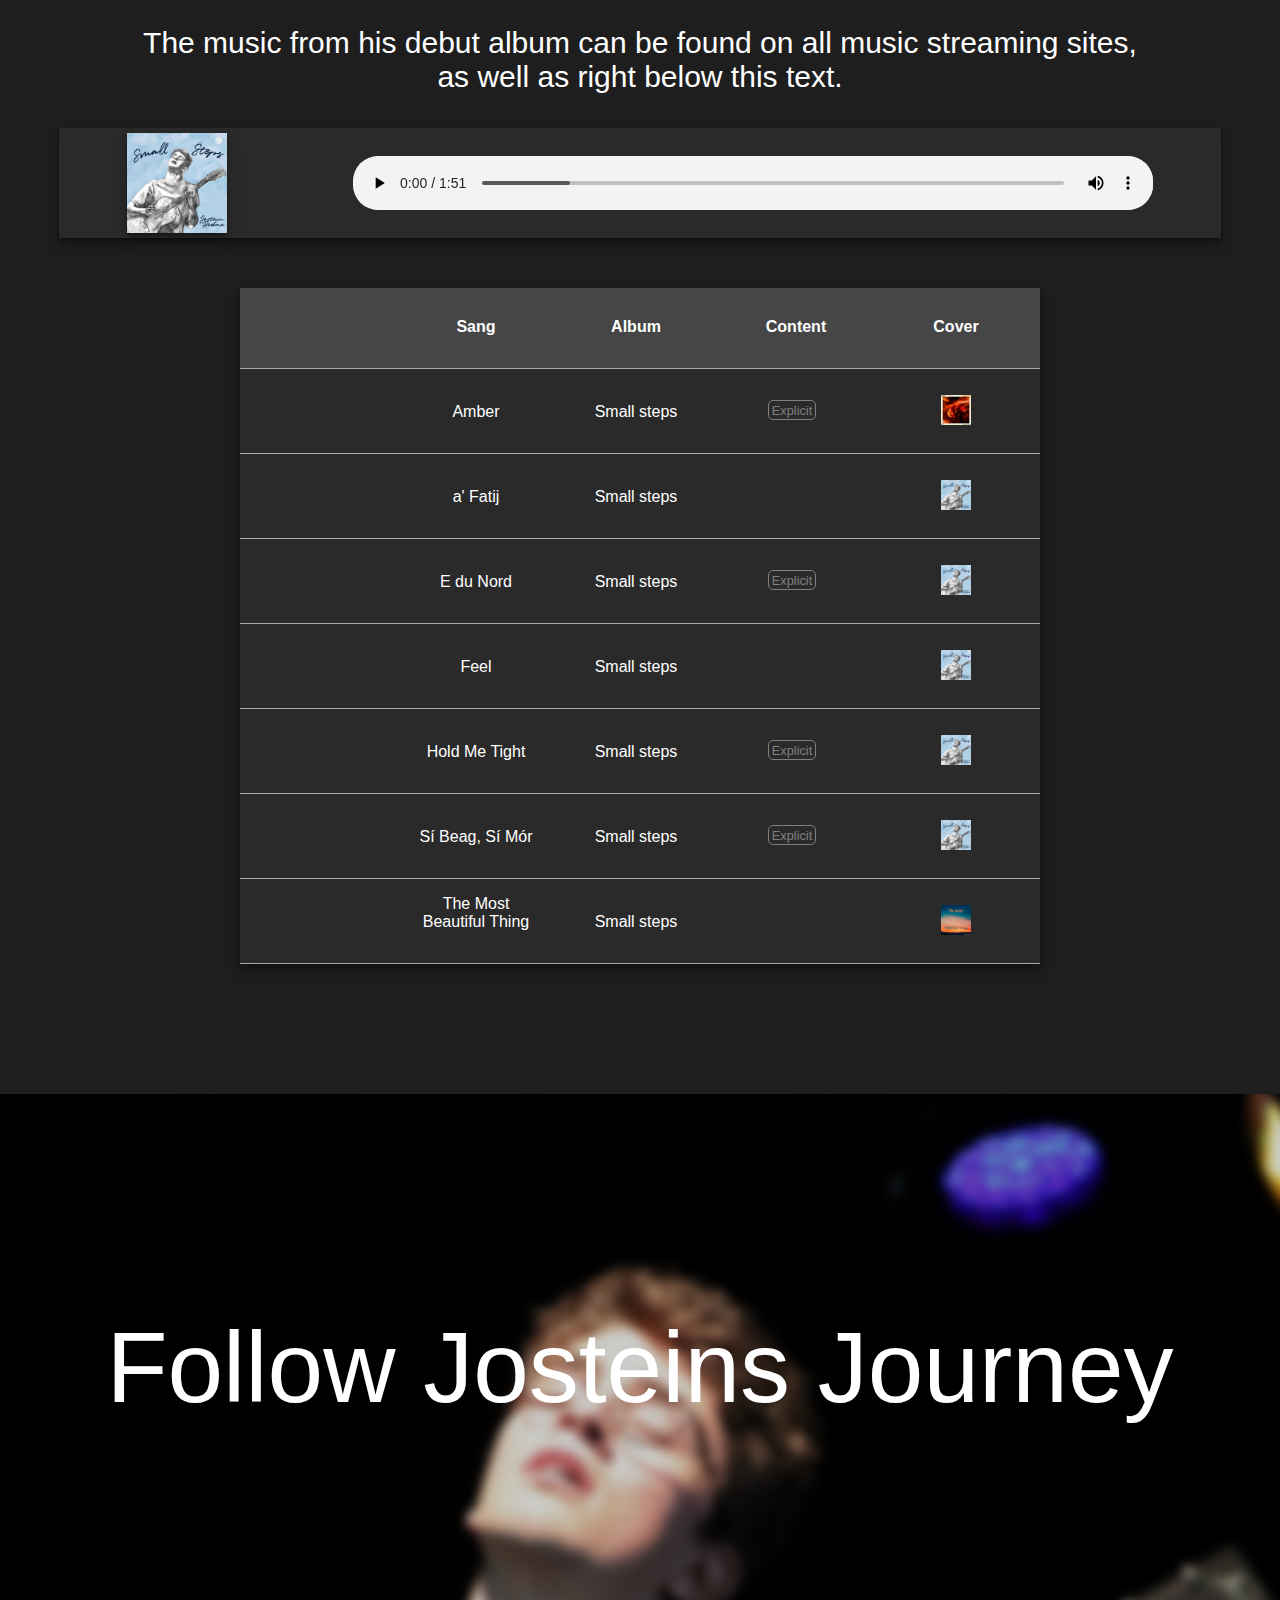
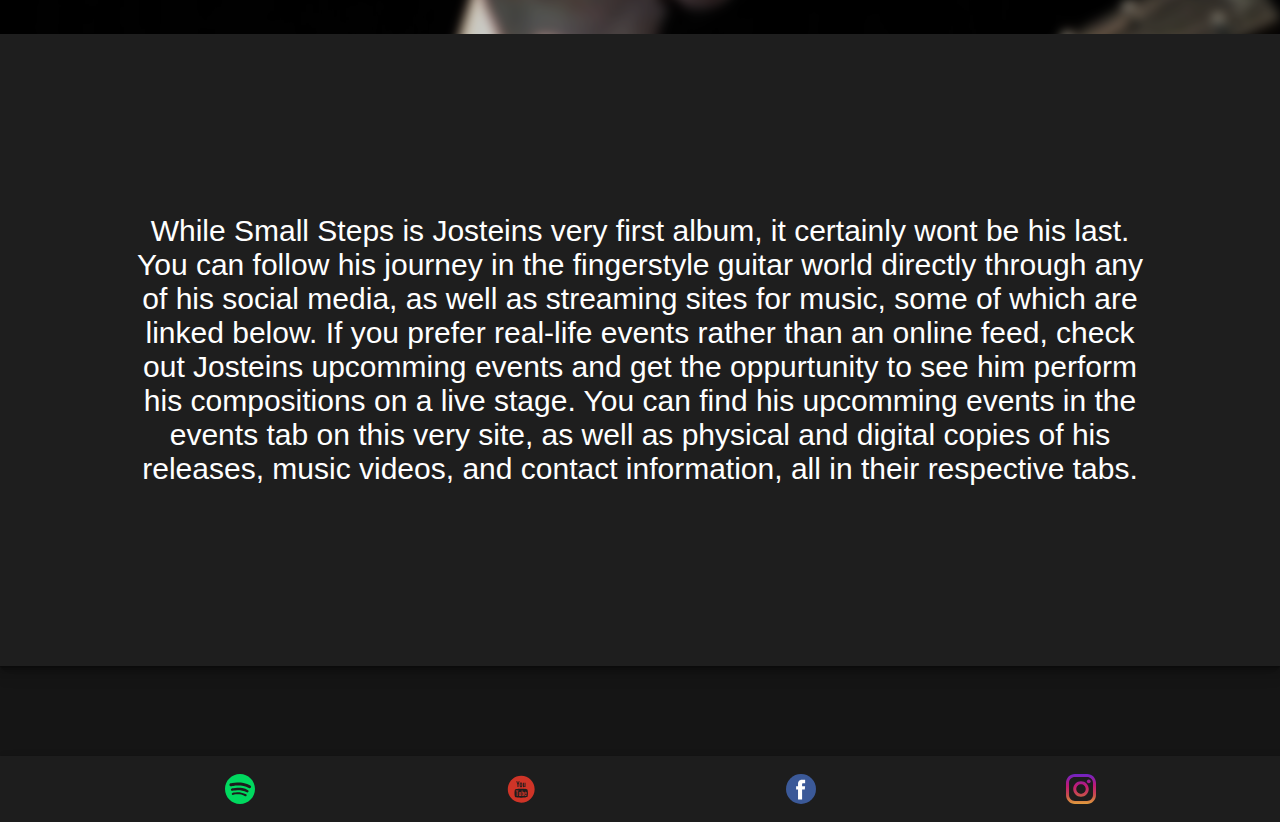
==== commit e5983363: "Merge pull request #26 from sigbbe/nyEvents" ====
--- a/index.html
+++ b/index.html
@@ -10,7 +10,7 @@
     <link rel="stylesheet" href="./style/navigation.css">
     <link rel="stylesheet" href="./style/music.css">
 </head>
-<body onLoad="window.scrollTop(0)">
+<body>
     <div id="wallpaper">
         <h1 id="heading">
             Jostein Hodne
--- a/style/main.css
+++ b/style/main.css
@@ -272,10 +272,6 @@
     overflow: hidden;
 }
 
-tr {
-    /* background-color: white !important; */
-}
-
 tr:nth-child(n+1):hover {
     cursor: pointer;
     background-color: gray;
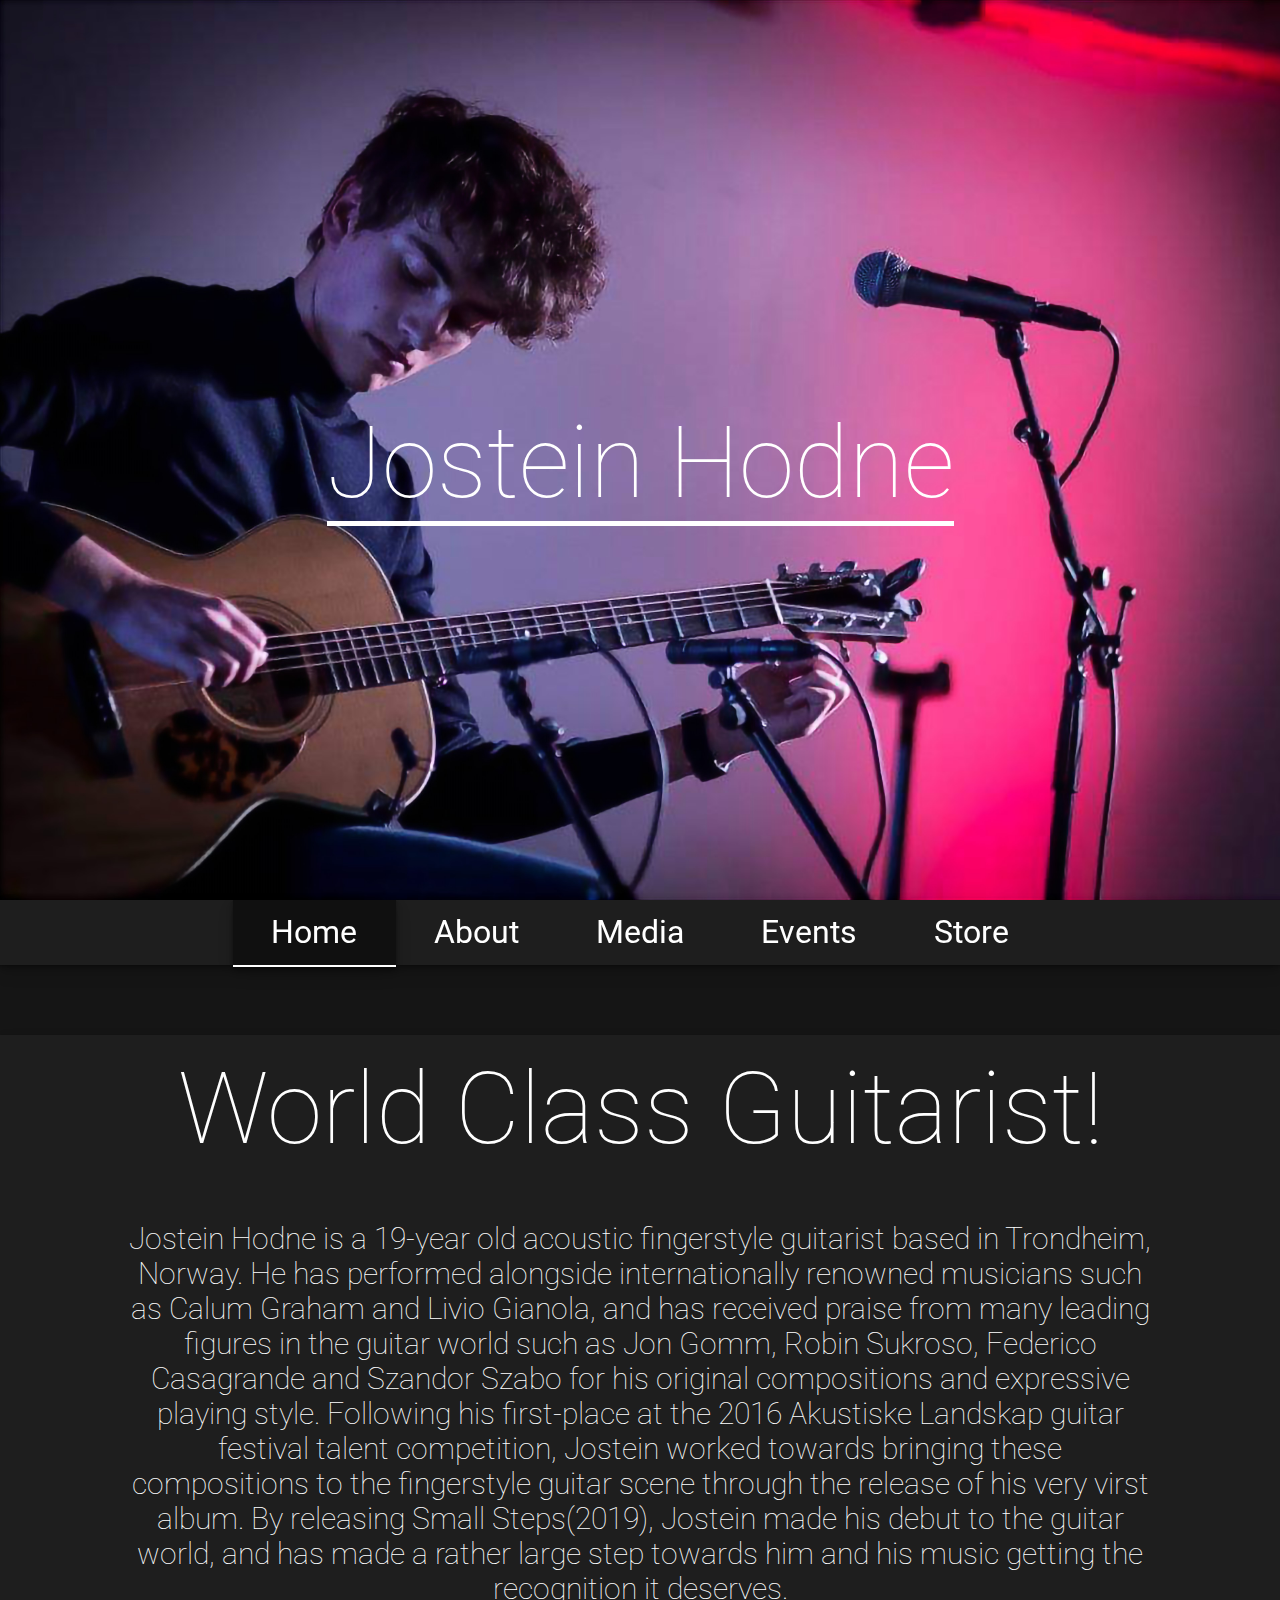
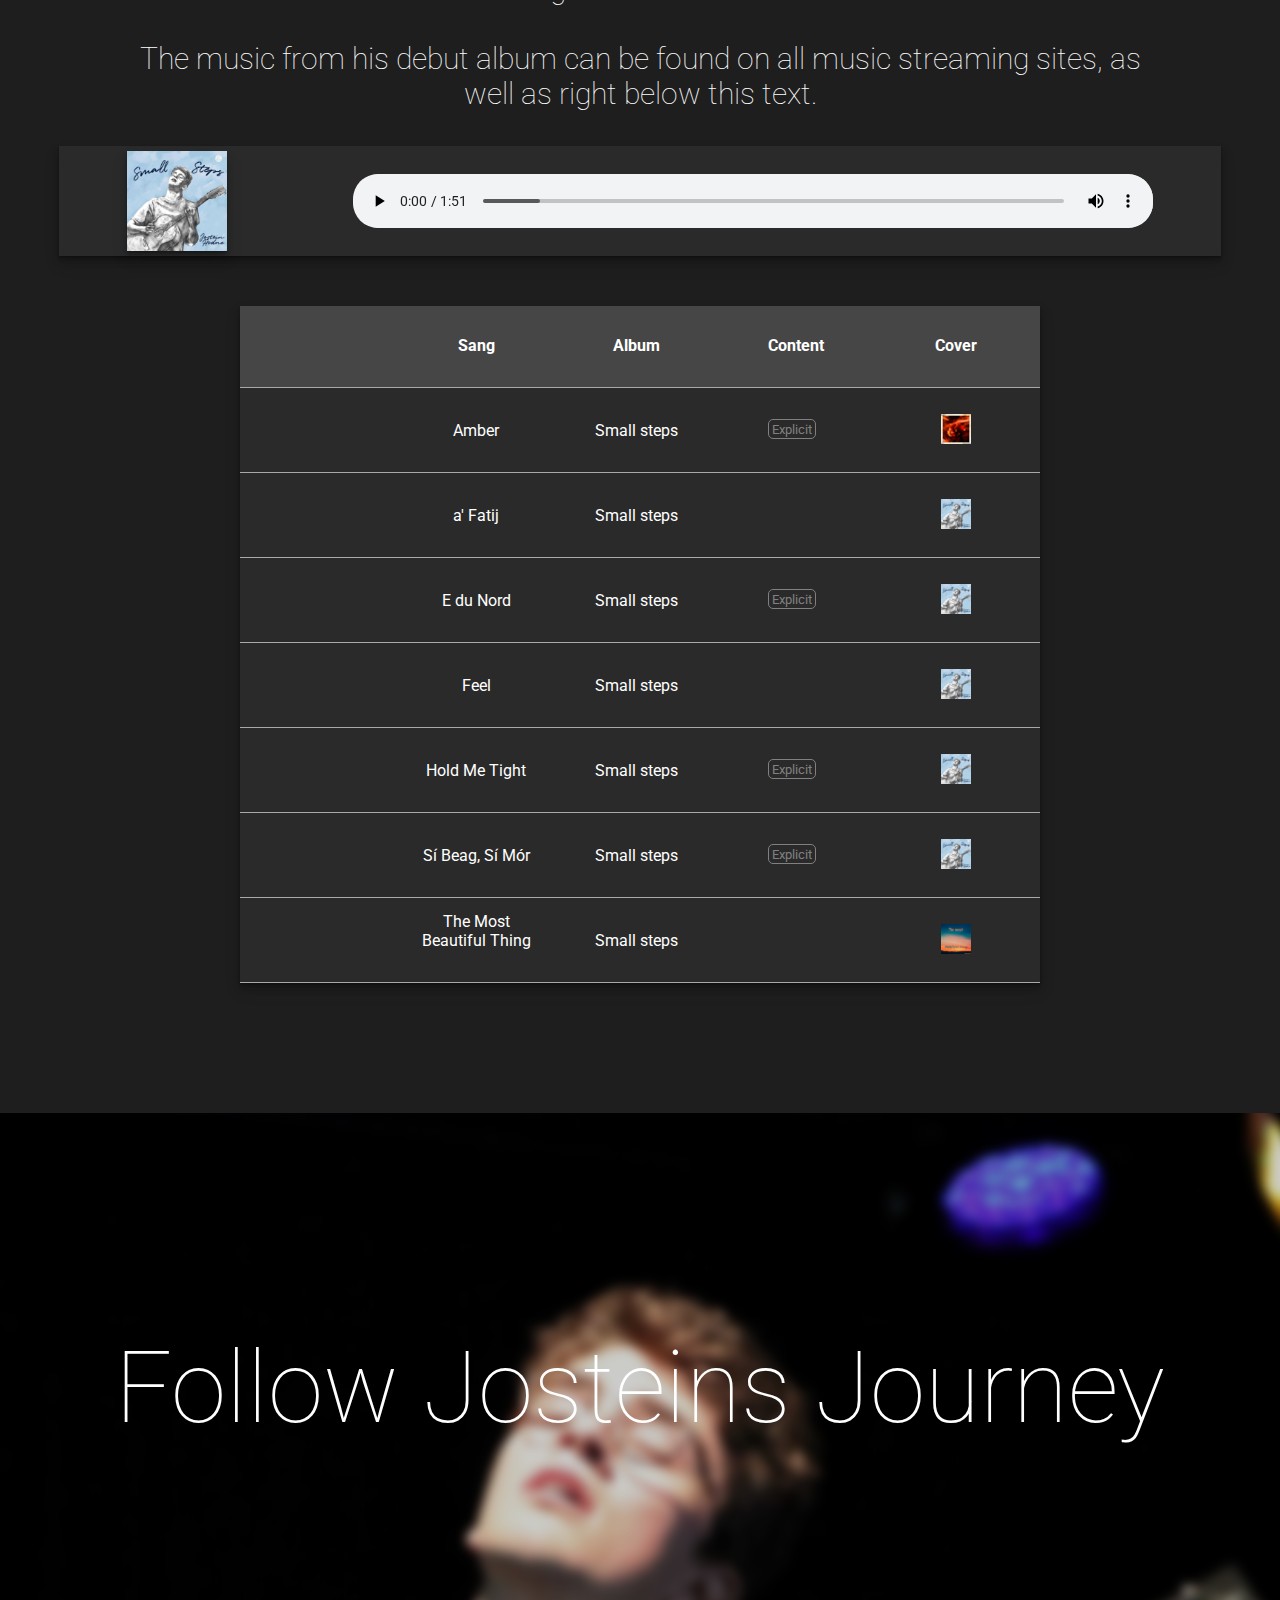
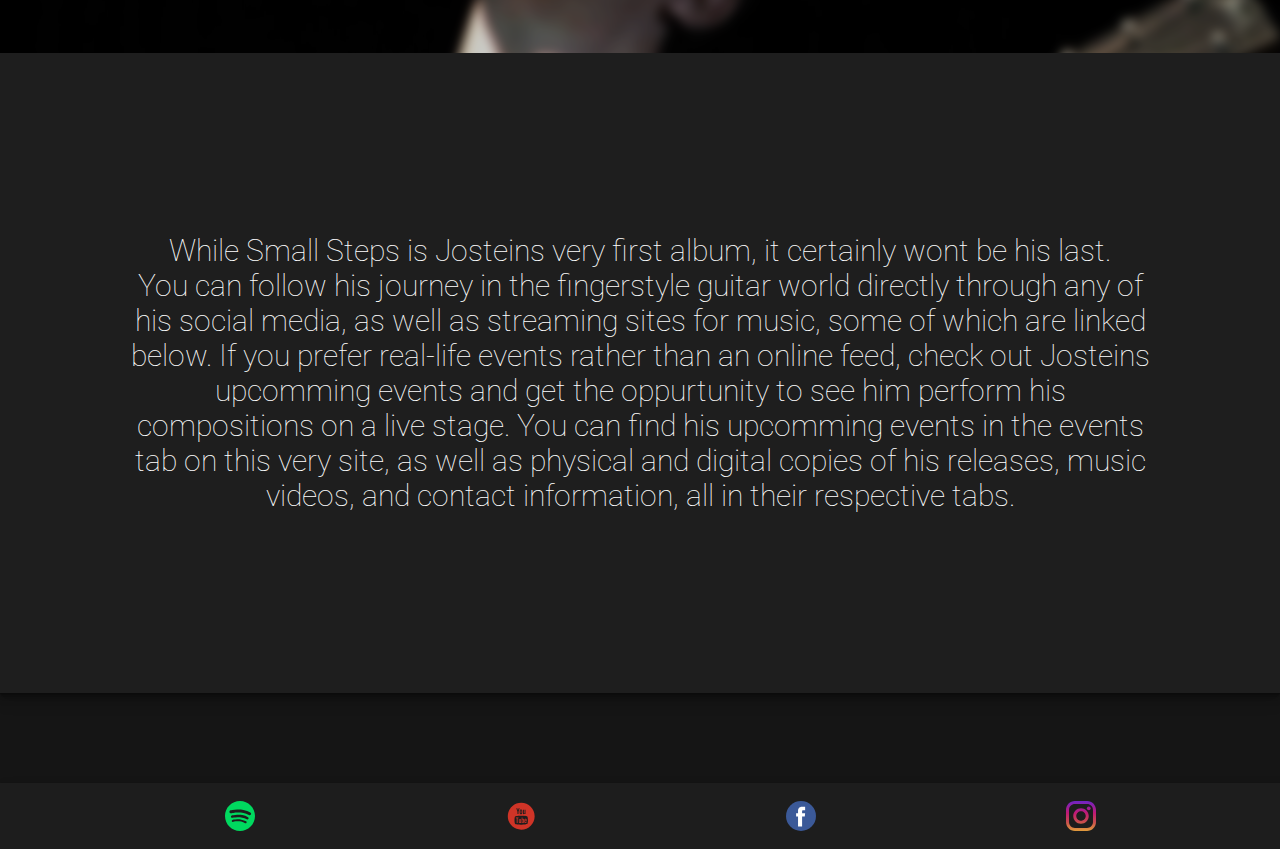
==== commit bfad2ffd: "Git Yeet" ====
--- a/index.html
+++ b/index.html
@@ -9,13 +9,15 @@
     <link rel="stylesheet" href="./style/main.css">
     <link rel="stylesheet" href="./style/navigation.css">
     <link rel="stylesheet" href="./style/music.css">
+    <link rel="stylesheet" href="https://fonts.googleapis.com/css?family=Roboto:100,300&display=swap" >
 </head>
-<body>
+<body onLoad="window.scrollTop(0)">
     <div id="wallpaper">
         <h1 id="heading">
             Jostein Hodne
             <div></div>
-        </h1>     
+            <!-- Linjen over er funksjonell -->
+        </h1>
     </div>
     <div id="body">
     <div class="stickyDiv"></div>
@@ -133,6 +135,6 @@
     <script type="text/javascript" src="./script/music.js"></script>
     <script type="text/javascript" src="./script/navigation.js"></script>
     <script type="text/javascript" src="./script/index.js"></script>
-    
+
 </body>
-</html>+</html>
--- a/style/main.css
+++ b/style/main.css
@@ -12,7 +12,7 @@
 }
 
 body {
-    font-family: Arial, Helvetica, sans-serif;
+    font-family: roboto;
     position: relative;
     margin: 0;
     padding-bottom: 4rem;
@@ -53,7 +53,7 @@
     width: fit-content;
 }
 
-#wallpaper h1 div { 
+#wallpaper h1 div {
     /* animation: name duration timing-function delay iteration-count direction fill-mode; */
     animation: transitionOnload 1s ease 0s 1;
     height: 5px;
@@ -99,7 +99,7 @@
 @keyframes fadeHeading {
     from { opacity: 1;}
     to {opacity: 1;}
-} 
+}
 html {
     -webkit-user-select: none;
     -moz-user-select: none;
@@ -140,7 +140,7 @@
     top: 40vh;
     width: 100%;
     text-align: center;
-    font-family: Arial, Helvetica, sans-serif;
+    font-family: Roboto;
     font-weight: 100;
     font-size: 100px;
     color: white;
@@ -154,9 +154,9 @@
     color: white;
     padding-bottom: 20vh;
     margin-bottom: 0;
-    box-shadow: 0 1px 1px rgba(0,0,0,0.11), 
-              0 2px 2px rgba(0,0,0,0.11), 
-              0 4px 4px rgba(0,0,0,0.11), 
+    box-shadow: 0 1px 1px rgba(0,0,0,0.11),
+              0 2px 2px rgba(0,0,0,0.11),
+              0 4px 4px rgba(0,0,0,0.11),
               0 6px 8px rgba(0,0,0,0.11),
               0 8px 16px rgba(0,0,0,0.11);
 }
@@ -168,7 +168,7 @@
 }
 h1,
 h2 {
-    font-family: Arial, Helvetica, sans-serif;
+    font-family: roboto;
     font-weight: 100;
     margin: 0;
 }
@@ -194,9 +194,9 @@
     overflow: hidden;
     /* background-color: rgba(50, 50, 50, 0.9); */
     background-color: rgb(30, 30, 30);
-    box-shadow: 0 1px 1px rgba(0,0,0,0.11), 
-              0 2px 2px rgba(0,0,0,0.11), 
-              0 4px 4px rgba(0,0,0,0.11), 
+    box-shadow: 0 1px 1px rgba(0,0,0,0.11),
+              0 2px 2px rgba(0,0,0,0.11),
+              0 4px 4px rgba(0,0,0,0.11),
               0 6px 8px rgba(0,0,0,0.11),
               0 8px 16px rgba(0,0,0,0.11);
     /* background-image: linear-gradient(blue, green, yellow, green); */
@@ -270,6 +270,10 @@
     background-color: white;
     line-height: 4em;
     overflow: hidden;
+}
+
+tr {
+    /* background-color: white !important; */
 }
 
 tr:nth-child(n+1):hover {
--- a/style/navigation.css
+++ b/style/navigation.css
@@ -1,16 +1,18 @@
 #navigation {
-    display: flex-box;
+    display: flex;
+    
     align-items: flex-start;
     justify-content: center;
     margin: auto;
     text-align: center;
-    padding-inline-start: 0px;
+
+    padding: 0px;
     transition: top 0.8s ease;
     width: 100%;
     background-color: rgb(30, 30, 30);
-    box-shadow: 0 1px 1px rgba(0,0,0,0.11), 
-              0 2px 2px rgba(0,0,0,0.11), 
-              0 4px 4px rgba(0,0,0,0.11), 
+    box-shadow: 0 1px 1px rgba(0,0,0,0.11),
+              0 2px 2px rgba(0,0,0,0.11),
+              0 4px 4px rgba(0,0,0,0.11),
               0 6px 8px rgba(0,0,0,0.11),
               0 8px 16px rgba(0,0,0,0.11);
     /* background-image: linear-gradient(to right, rgba(16, 14, 35, 0), rgba(16, 14, 35, 1), rgba(16, 14, 35, 0));     */
@@ -51,9 +53,9 @@
 .dropdown-content .activeLink,
 li.navigation_element.activeListItem {
     background-color: rgba(16, 16, 16, 1);
-    box-shadow: 0 1px 1px rgba(0,0,0,0.11), 
-              0 2px 2px rgba(0,0,0,0.11), 
-              0 4px 4px rgba(0,0,0,0.11), 
+    box-shadow: 0 1px 1px rgba(0,0,0,0.11),
+              0 2px 2px rgba(0,0,0,0.11),
+              0 4px 4px rgba(0,0,0,0.11),
               0 6px 8px rgba(0,0,0,0.11),
               0 8px 16px rgba(0,0,0,0.11);
     border-bottom: 2px solid #ffffff;
@@ -69,9 +71,9 @@
     left: 50%;
     top: 95px;
     transform: translate(-50%, -50%);
-    box-shadow: 0 1px 1px rgba(0,0,0,0.11), 
-              0 2px 2px rgba(0,0,0,0.11), 
-              0 4px 4px rgba(0,0,0,0.11), 
+    box-shadow: 0 1px 1px rgba(0,0,0,0.11),
+              0 2px 2px rgba(0,0,0,0.11),
+              0 4px 4px rgba(0,0,0,0.11),
               0 6px 8px rgba(0,0,0,0.11),
               0 8px 16px rgba(0,0,0,0.11);
 }
@@ -92,7 +94,7 @@
 
 #navigation a { transition: all 0.5s ease; }
 
-.navigation_element:hover,  
+.navigation_element:hover,
 .dropdown-content a:hover { background-color: rgba(16, 16, 16, 0.8); }
 
 #content.moveDown {
@@ -140,6 +142,9 @@
         position: relative;
         left: 0%;
         top: -50%;
+        flex-direction: column;
+
+        align-items: center;
     }
 
     .navigation_element {
@@ -149,6 +154,7 @@
         flex-flow: column;
         padding: 0;
         height: 30px;
+        width: 100%;
     }
 
     .navigation_element a {
@@ -182,9 +188,9 @@
 
     #hover_navigation_element:hover .navigation_link {
         background-color: transparent;
-        opacity: 0;    
-    }
-   
+        opacity: 0;
+    }
+
     .dropdown-content a:hover {
         background-color: rgba(16, 14, 35, 0.0);
     }
@@ -252,9 +258,9 @@
     padding: 0.5rem;
     text-align: center;
     background-color: rgba(30, 30, 30, 0.9);
-    box-shadow: 0 1px 1px rgba(0,0,0,0.11), 
-              0 2px 2px rgba(0,0,0,0.11), 
-              0 4px 4px rgba(0,0,0,0.11), 
+    box-shadow: 0 1px 1px rgba(0,0,0,0.11),
+              0 2px 2px rgba(0,0,0,0.11),
+              0 4px 4px rgba(0,0,0,0.11),
               0 6px 8px rgba(0,0,0,0.11),
               0 8px 16px rgba(0,0,0,0.11);
 }
@@ -277,4 +283,4 @@
 
 footer a {
     margin-left: 10%;
-}+}
--- a/style/music.css
+++ b/style/music.css
@@ -6,9 +6,9 @@
     /*background-color: darkgray;
     outline: 2px solid rgba(0, 0, 0, 0.9);*/
     background-color: rgb(42, 42, 42);
-    box-shadow: 0 1px 1px rgba(0,0,0,0.11), 
-              0 2px 2px rgba(0,0,0,0.11), 
-              0 4px 4px rgba(0,0,0,0.11), 
+    box-shadow: 0 1px 1px rgba(0,0,0,0.11),
+              0 2px 2px rgba(0,0,0,0.11),
+              0 4px 4px rgba(0,0,0,0.11),
               0 6px 8px rgba(0,0,0,0.11),
               0 8px 16px rgba(0,0,0,0.11);
     margin: auto;
@@ -33,9 +33,9 @@
     background-color: rgba(16, 14, 35, 0.9);*/
     /* background-color: rgba(28, 134, 212, 0.4); */
     background-color: rgb(42, 42, 42);
-    box-shadow: 0 1px 1px rgba(0,0,0,0.11), 
-              0 2px 2px rgba(0,0,0,0.11), 
-              0 4px 4px rgba(0,0,0,0.11), 
+    box-shadow: 0 1px 1px rgba(0,0,0,0.11),
+              0 2px 2px rgba(0,0,0,0.11),
+              0 4px 4px rgba(0,0,0,0.11),
               0 6px 8px rgba(0,0,0,0.11),
               0 8px 16px rgba(0,0,0,0.11);
 }
@@ -80,9 +80,9 @@
     height: fit-content;
     color: #ffffff;
     background-color: rgb(42, 42, 42);
-    box-shadow: 0 1px 1px rgba(0,0,0,0.11), 
-              0 2px 2px rgba(0,0,0,0.11), 
-              0 4px 4px rgba(0,0,0,0.11), 
+    box-shadow: 0 1px 1px rgba(0,0,0,0.11),
+              0 2px 2px rgba(0,0,0,0.11),
+              0 4px 4px rgba(0,0,0,0.11),
               0 6px 8px rgba(0,0,0,0.11),
               0 8px 16px rgba(0,0,0,0.11);
     padding: 0;
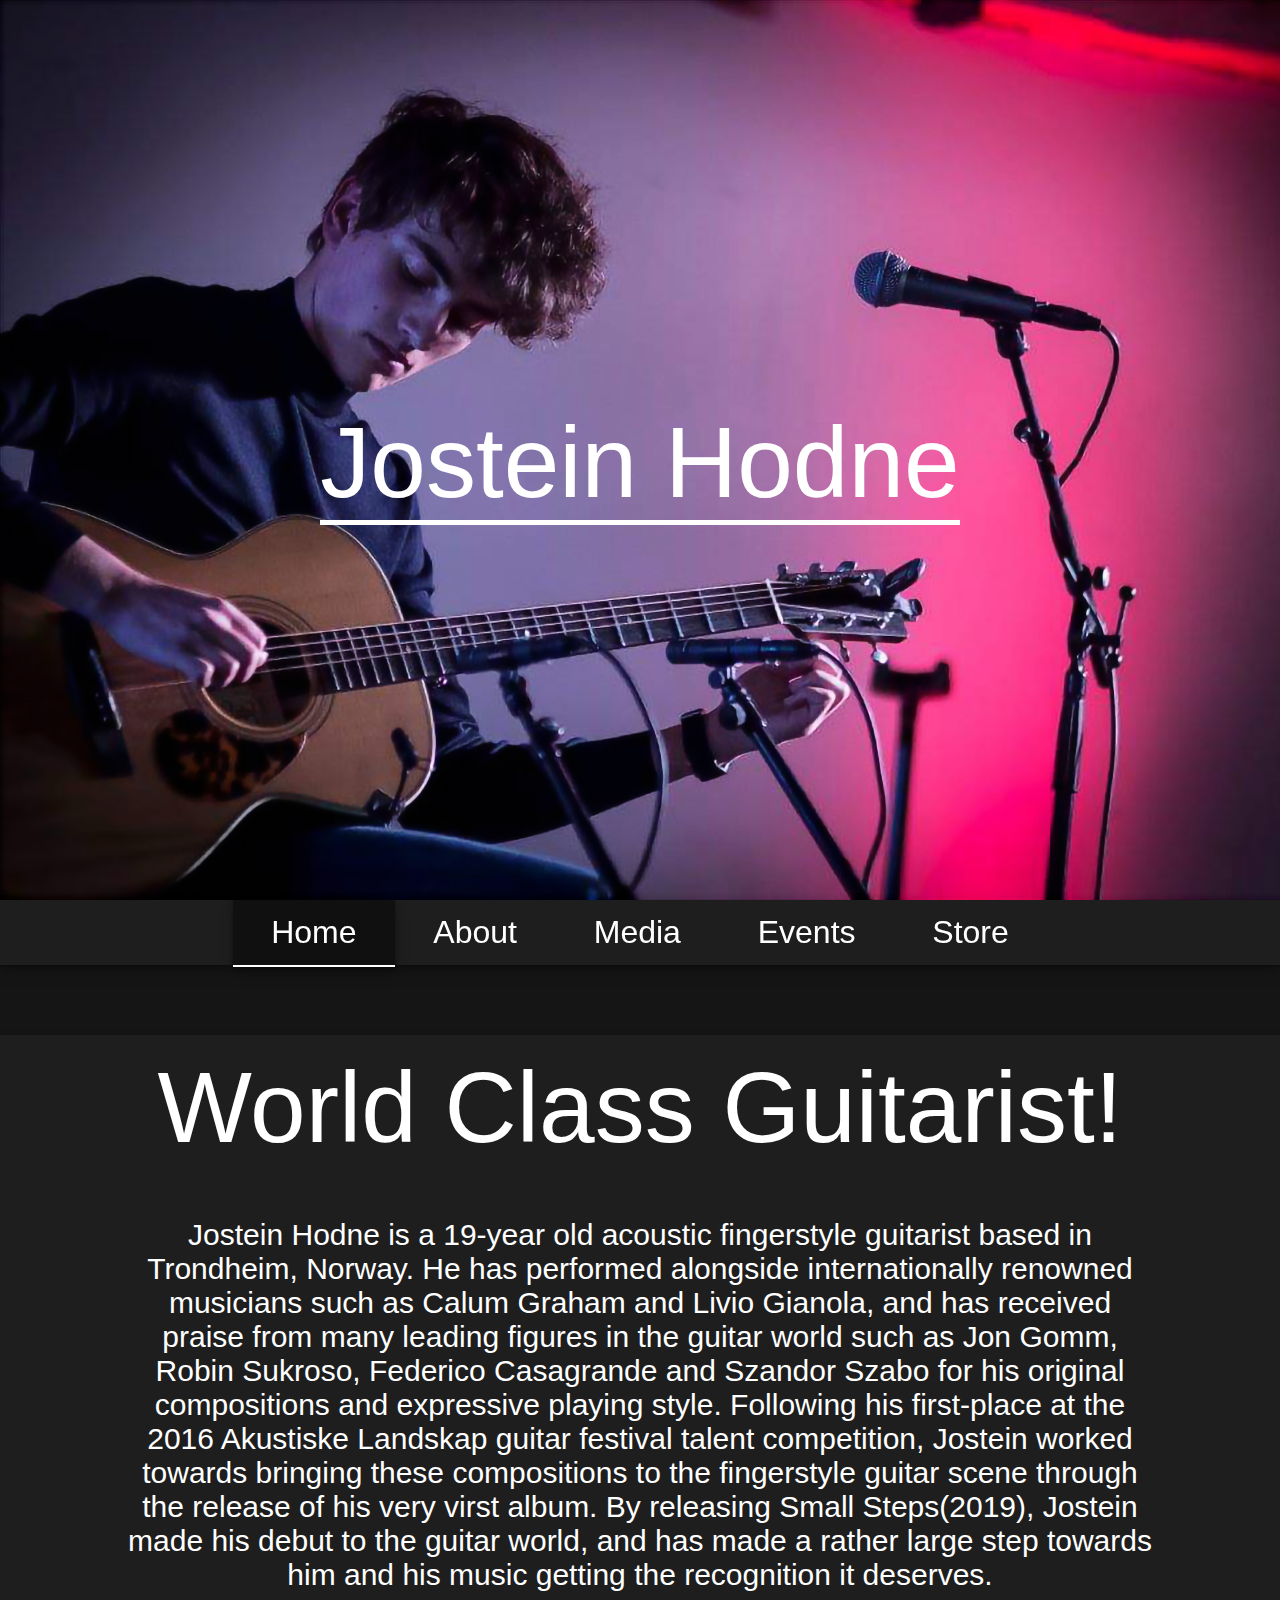
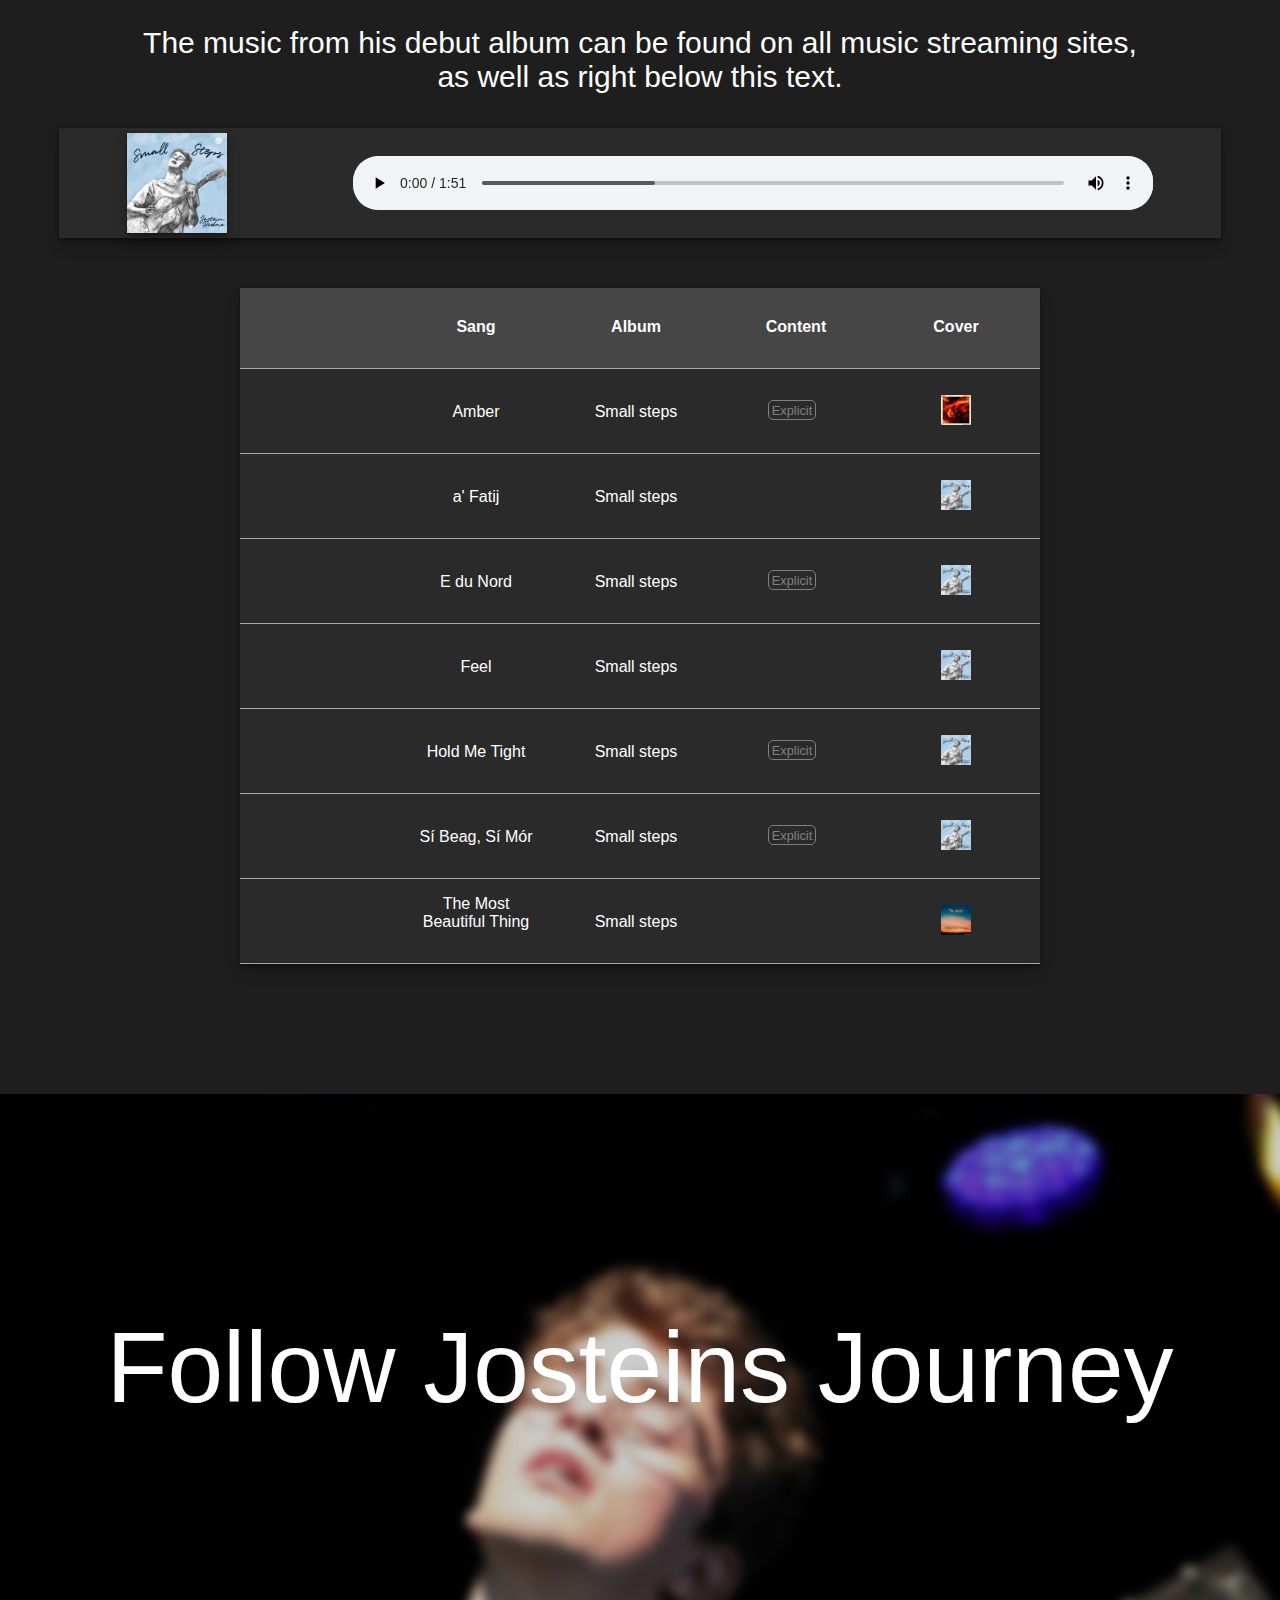
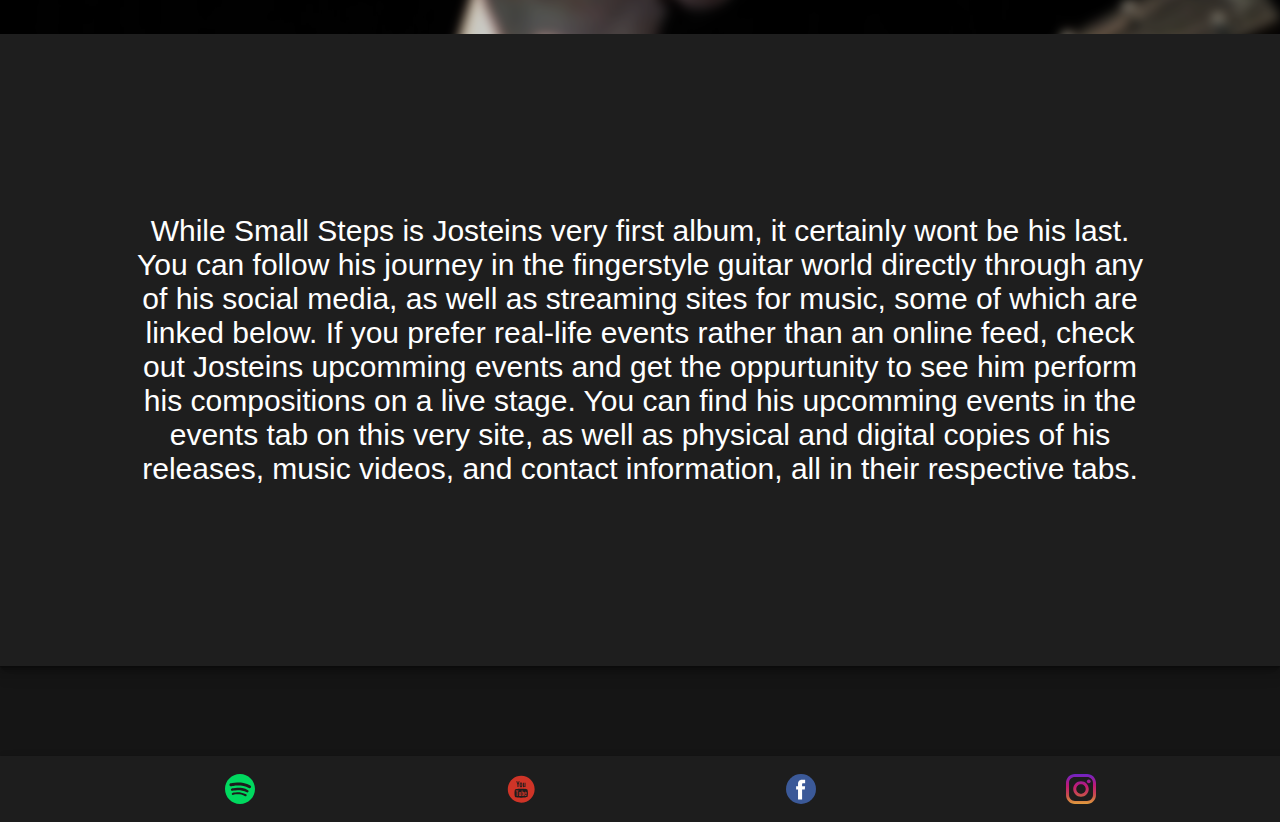
==== commit a0426eed: "Merge branch 'master' into Tekstendring" ====
--- a/index.html
+++ b/index.html
@@ -9,9 +9,9 @@
     <link rel="stylesheet" href="./style/main.css">
     <link rel="stylesheet" href="./style/navigation.css">
     <link rel="stylesheet" href="./style/music.css">
-    <link rel="stylesheet" href="https://fonts.googleapis.com/css?family=Roboto:100,300&display=swap" >
+
 </head>
-<body onLoad="window.scrollTop(0)">
+<body>
     <div id="wallpaper">
         <h1 id="heading">
             Jostein Hodne
--- a/style/main.css
+++ b/style/main.css
@@ -12,7 +12,7 @@
 }
 
 body {
-    font-family: roboto;
+    font-family: Arial, Helvetica, sans-serif;
     position: relative;
     margin: 0;
     padding-bottom: 4rem;
@@ -140,7 +140,7 @@
     top: 40vh;
     width: 100%;
     text-align: center;
-    font-family: Roboto;
+    font-family: Arial, Helvetica, sans-serif;
     font-weight: 100;
     font-size: 100px;
     color: white;
@@ -168,7 +168,7 @@
 }
 h1,
 h2 {
-    font-family: roboto;
+    font-family: Arial, Helvetica, sans-serif;
     font-weight: 100;
     margin: 0;
 }
@@ -272,10 +272,6 @@
     overflow: hidden;
 }
 
-tr {
-    /* background-color: white !important; */
-}
-
 tr:nth-child(n+1):hover {
     cursor: pointer;
     background-color: gray;
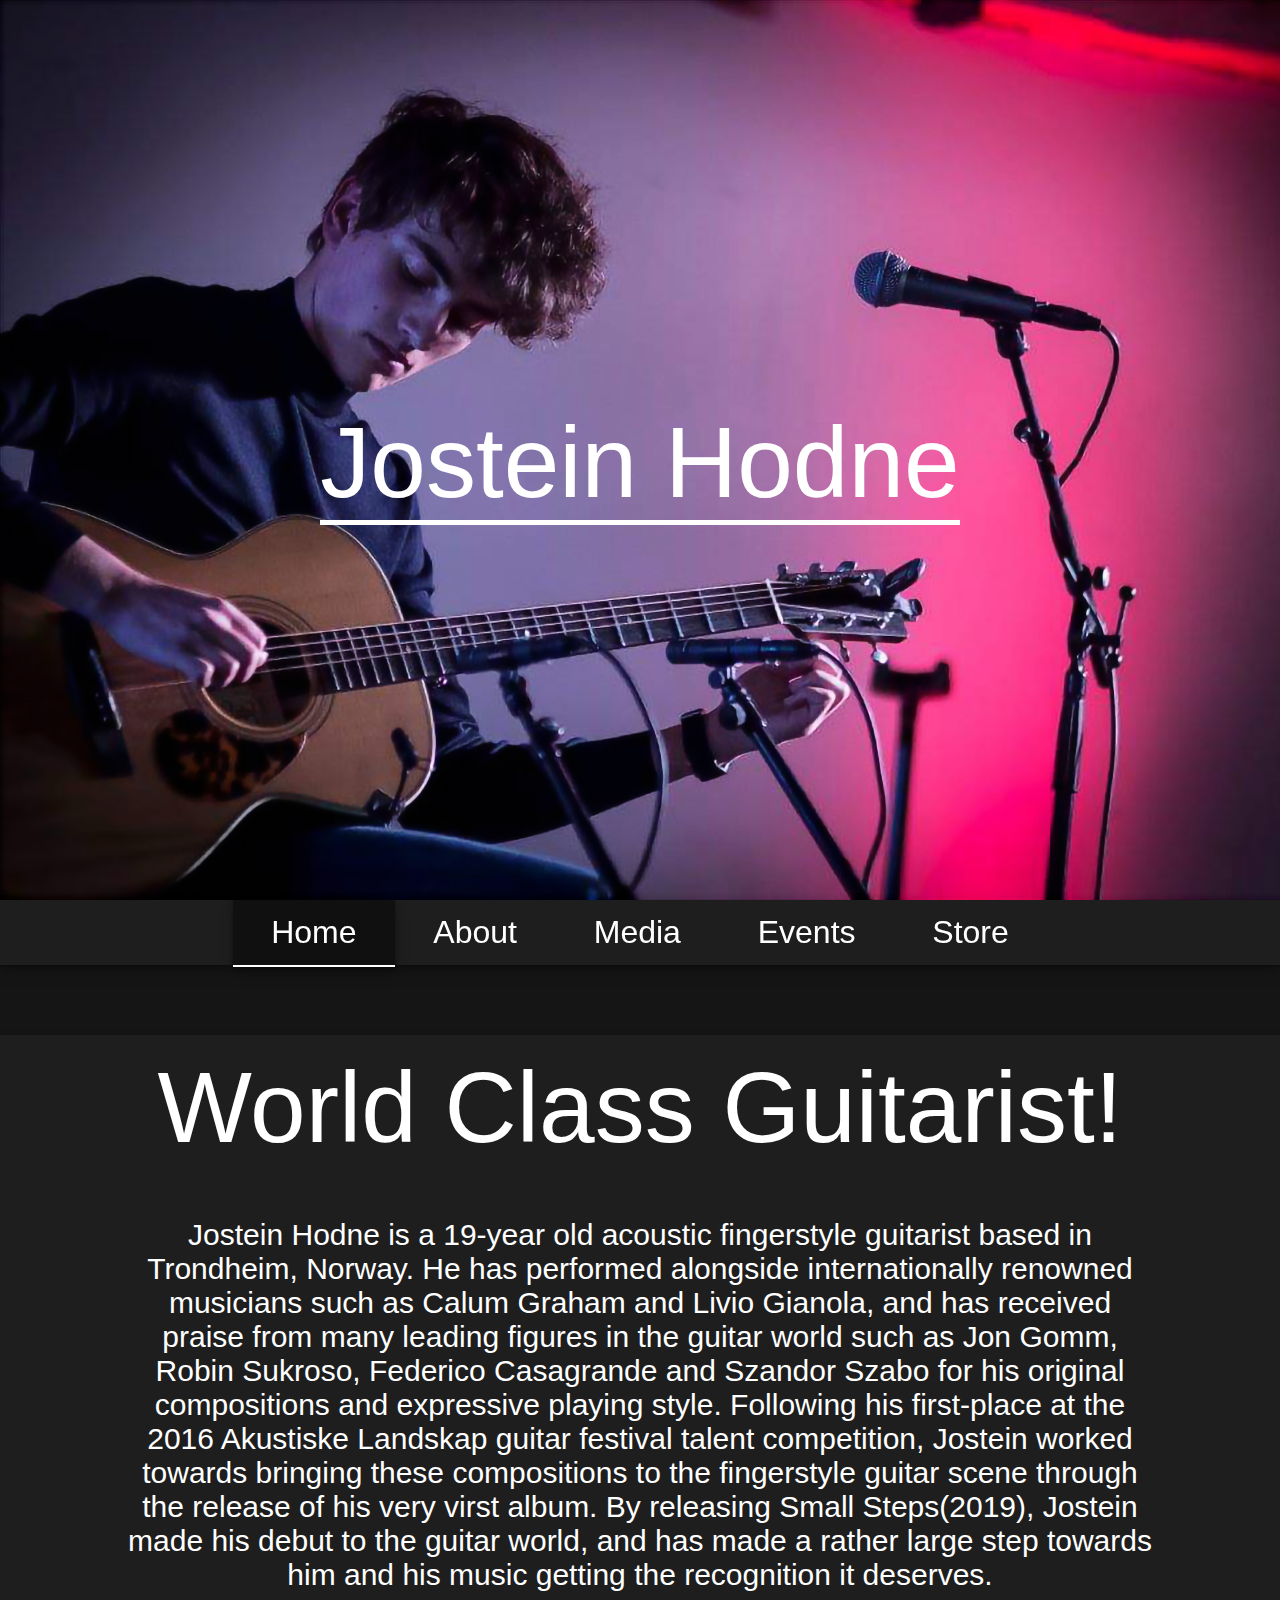
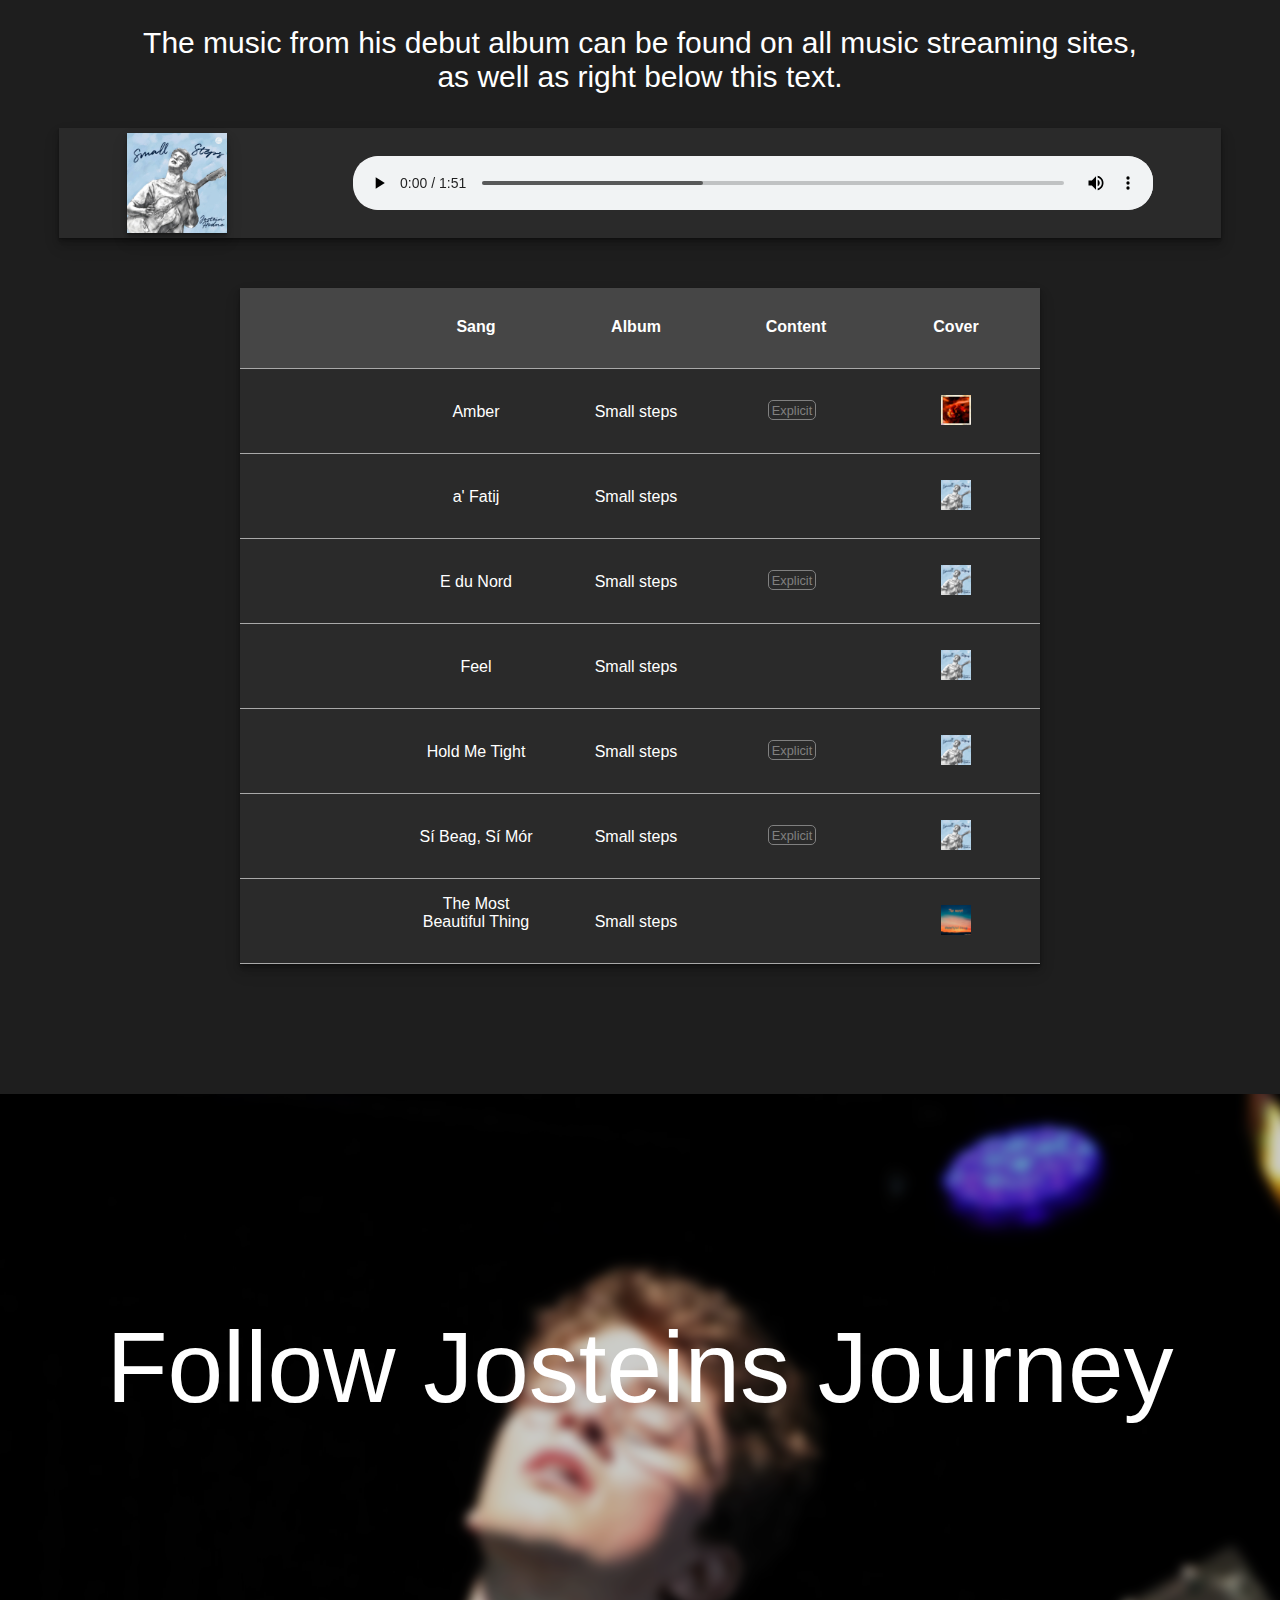
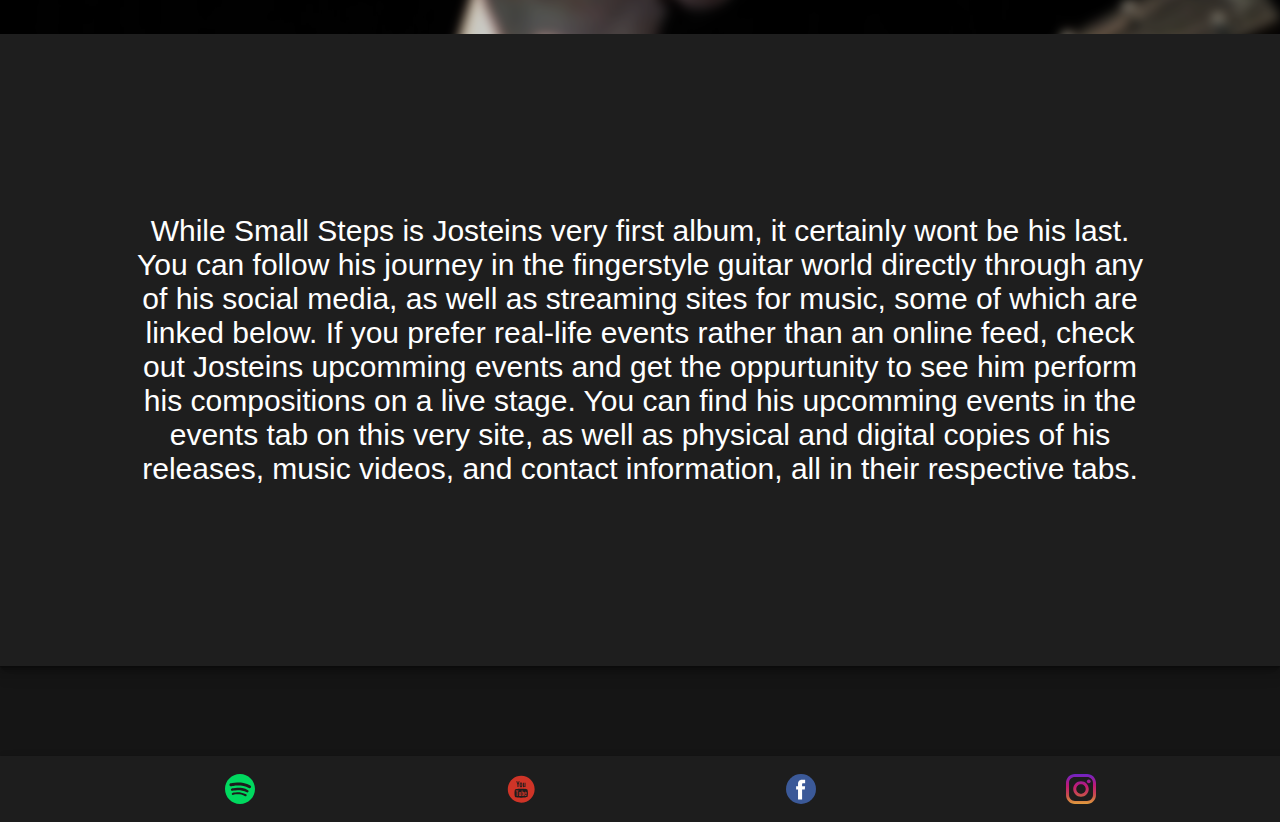
==== commit a8e3663f: "fjernet unødvendig filer og main.js referanser" ====
--- a/index.html
+++ b/index.html
@@ -131,10 +131,8 @@
             </h2>
         </div>
         </div>
-    <script type="text/javascript" src="./script/main.js"></script>
     <script type="text/javascript" src="./script/music.js"></script>
     <script type="text/javascript" src="./script/navigation.js"></script>
     <script type="text/javascript" src="./script/index.js"></script>
-
 </body>
 </html>
